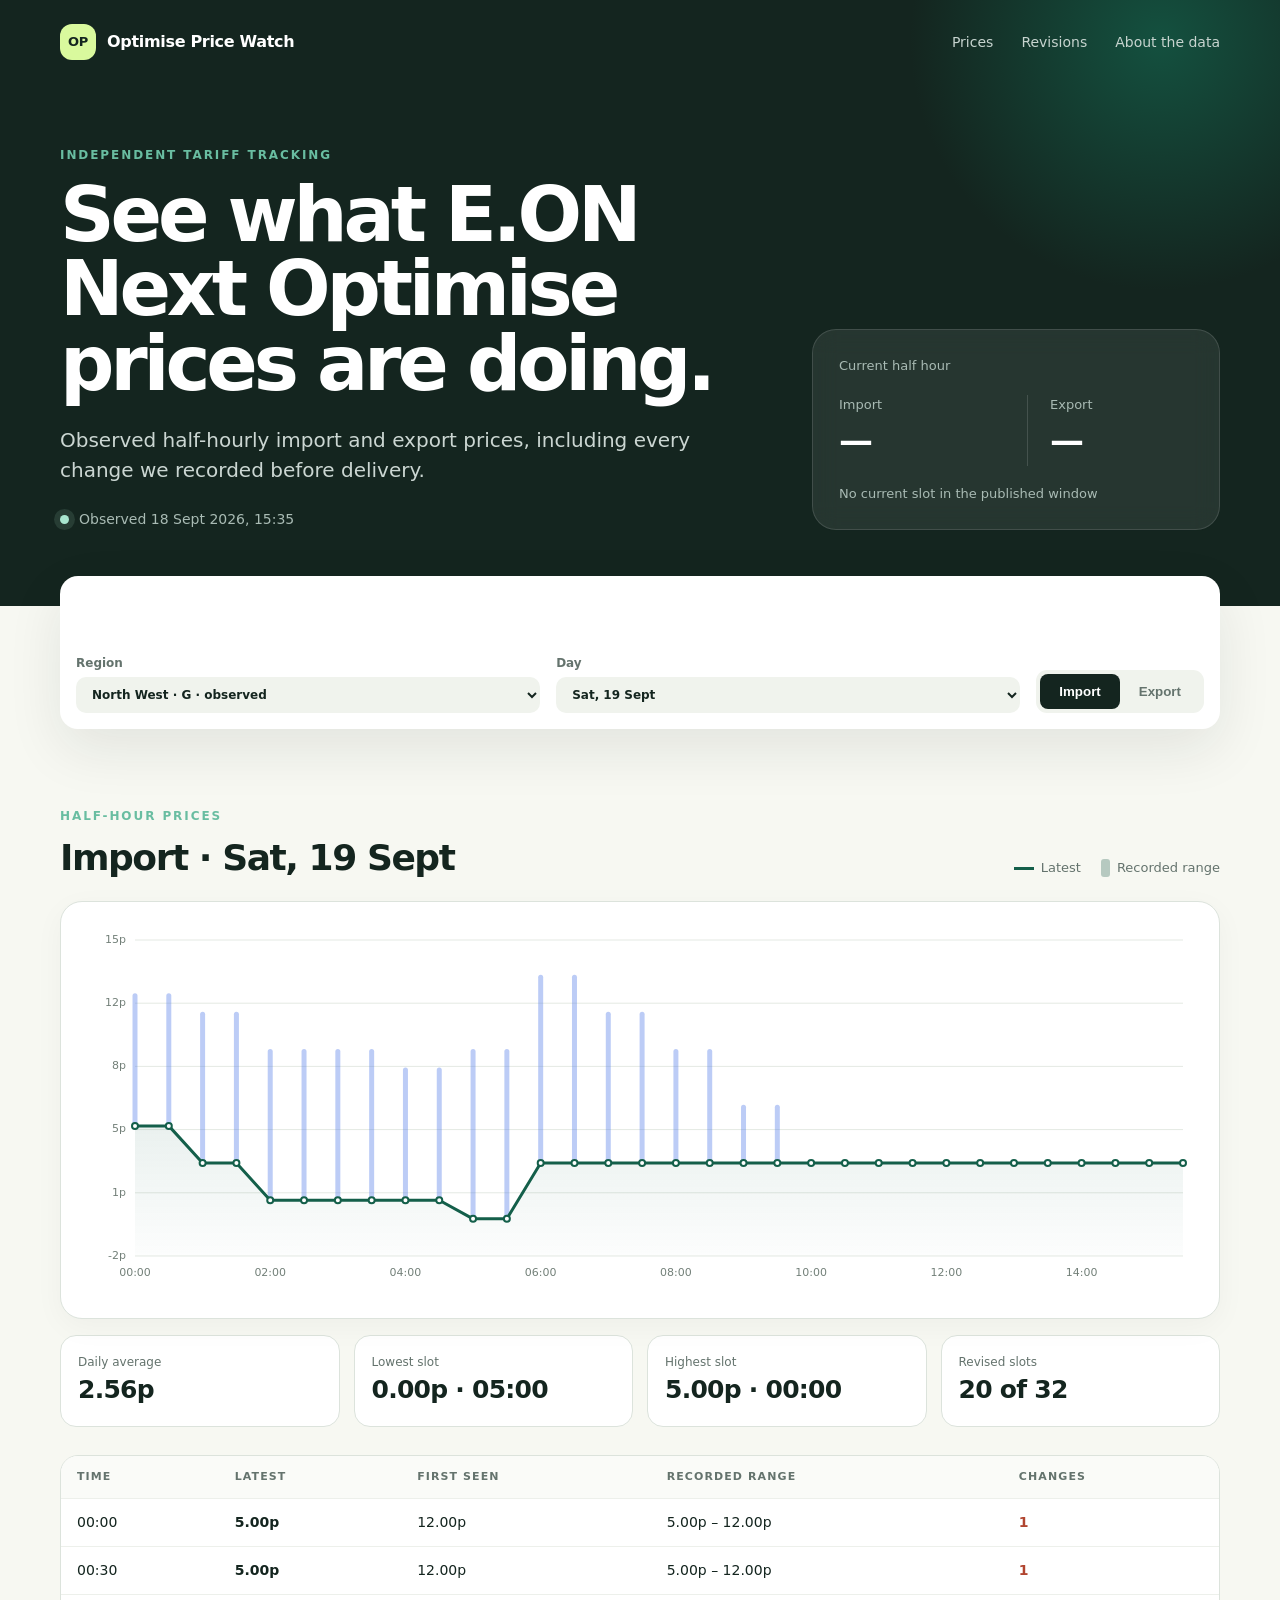
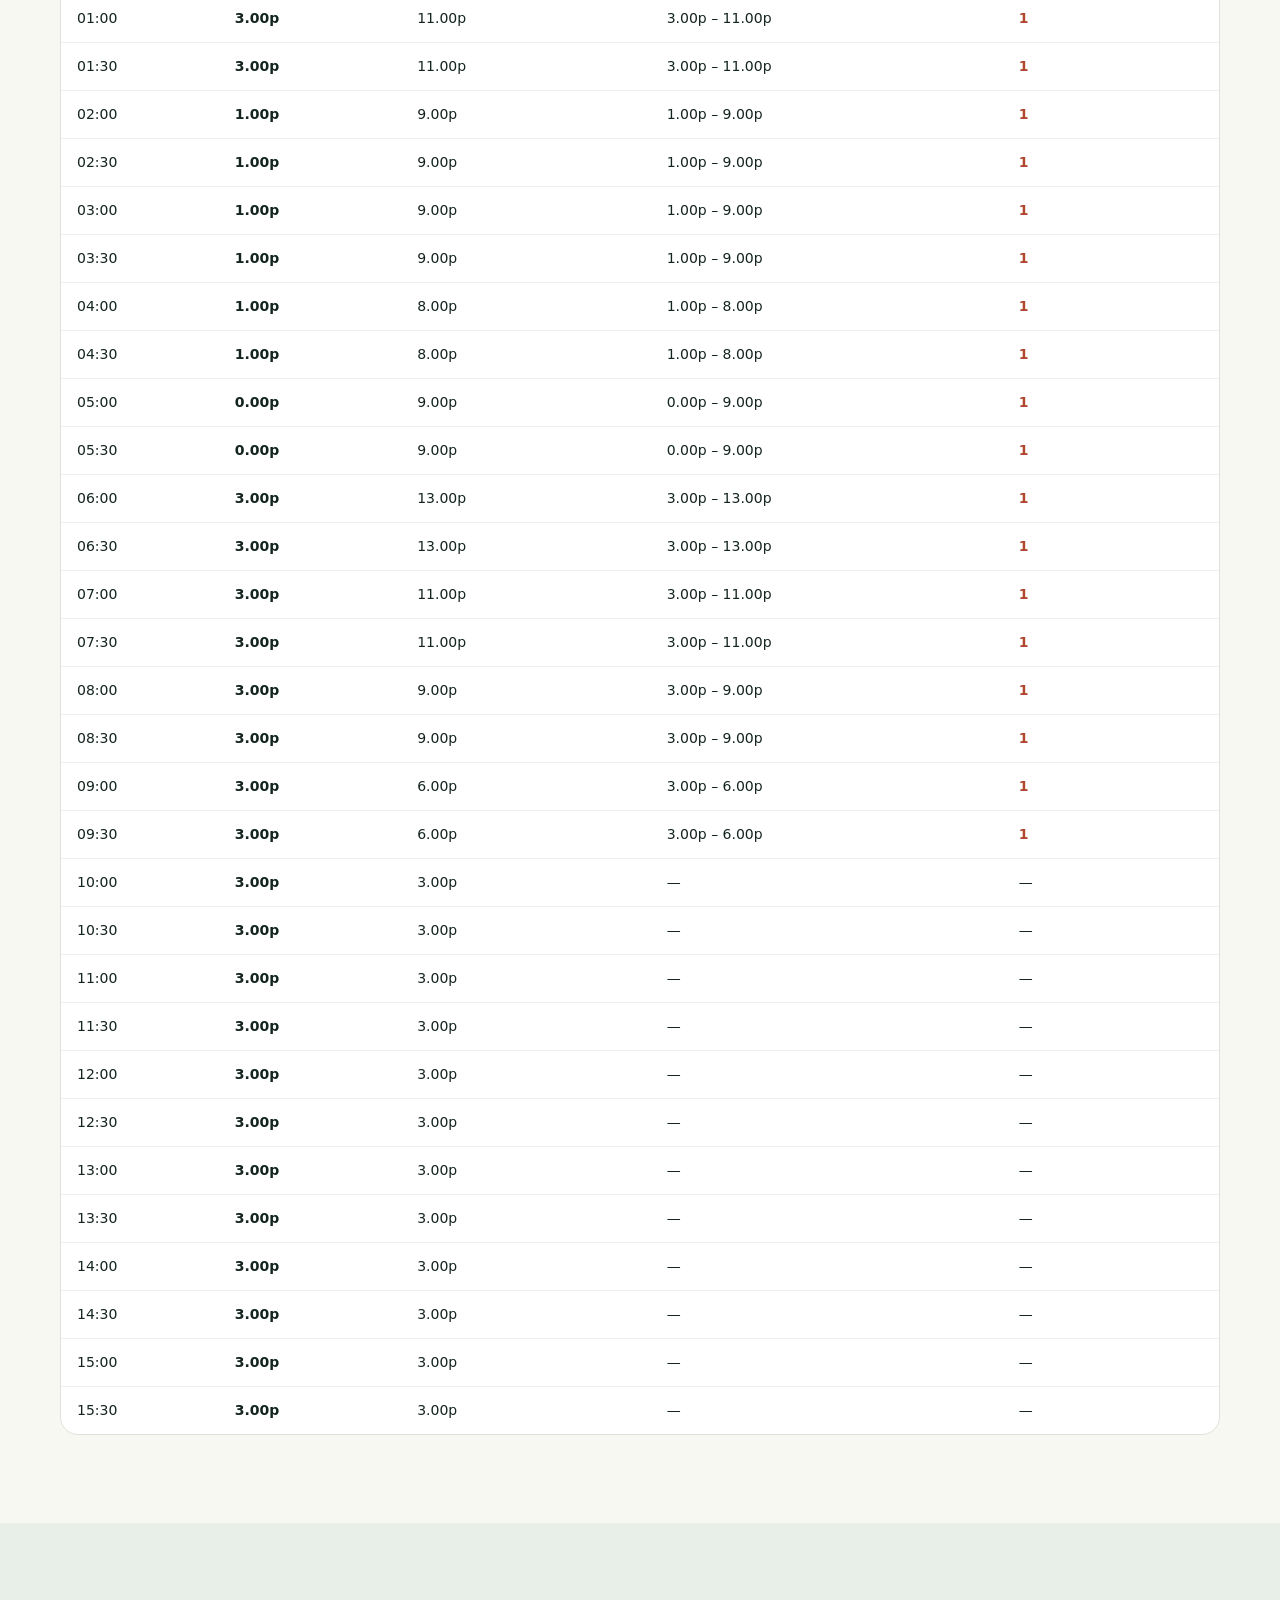
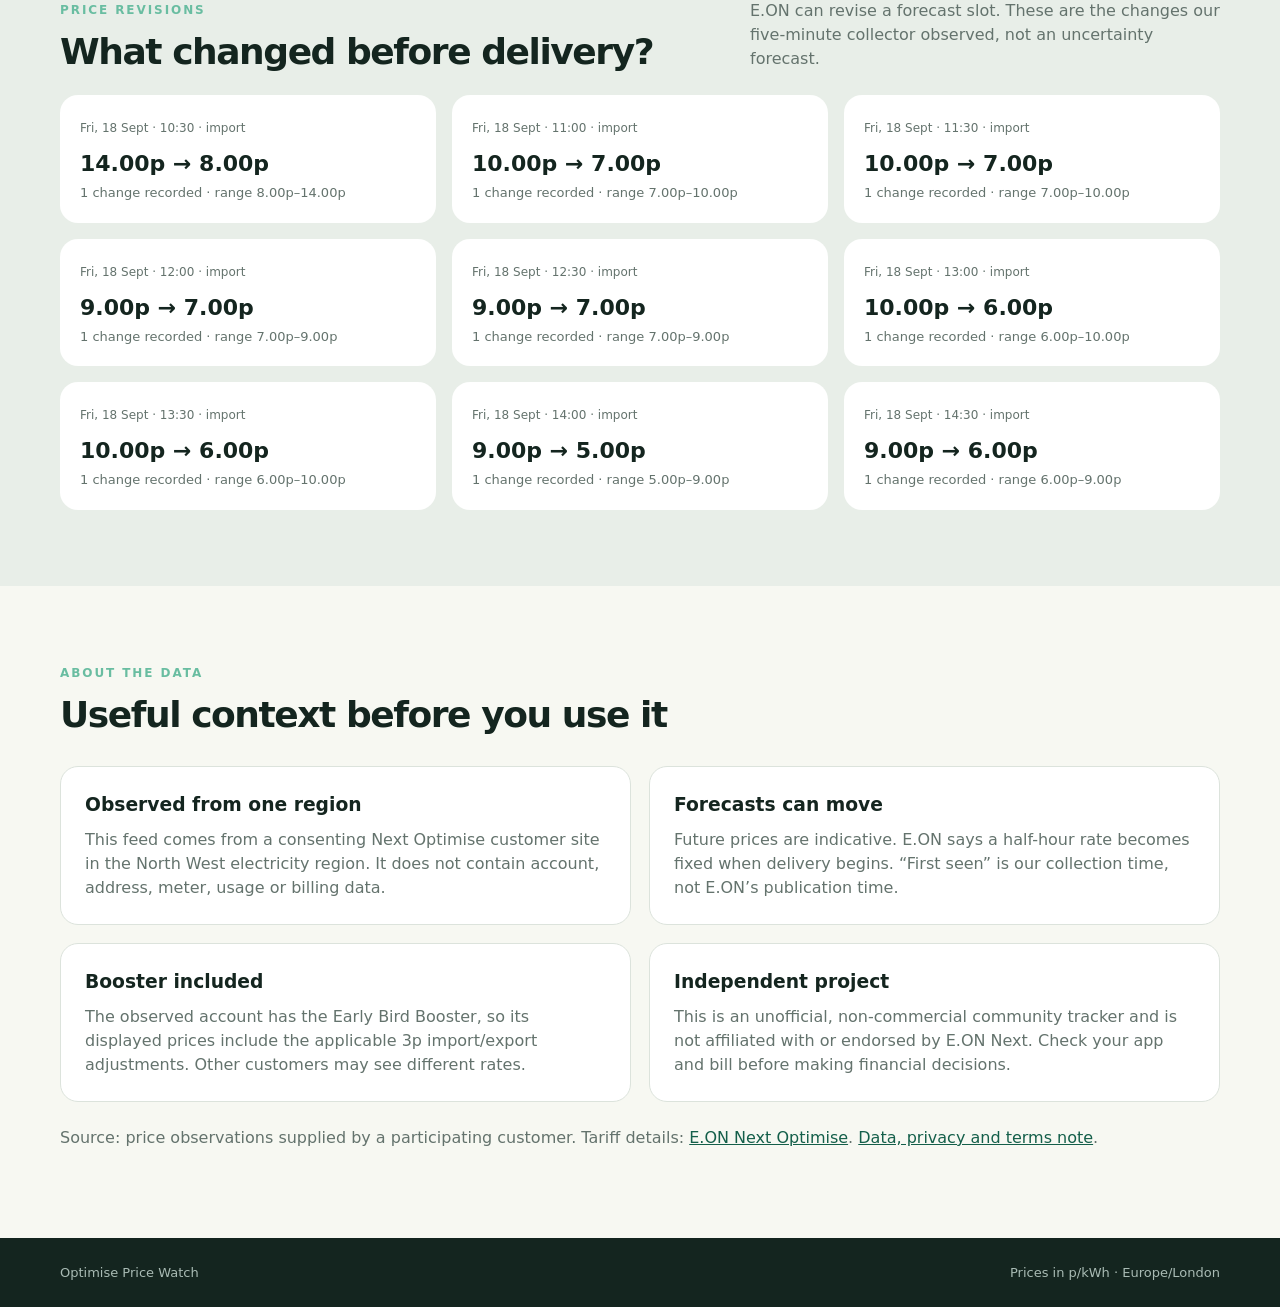
==== docs/index.html @ 5037c92c "Launch unofficial E.ON Next Optimise price tracker" ====
<!doctype html>
<html lang="en">
<head>
  <meta charset="utf-8">
  <meta name="viewport" content="width=device-width,initial-scale=1">
  <meta name="description" content="Unofficial public tracker for observed E.ON Next Optimise import and export prices.">
  <title>Optimise Price Watch</title>
  <link rel="stylesheet" href="styles.css">
</head>
<body>
  <header class="hero">
    <nav class="nav shell" aria-label="Primary navigation">
      <a class="brand" href="#top" aria-label="Optimise Price Watch home"><span class="mark">OP</span><span>Optimise Price Watch</span></a>
      <div class="nav-links"><a href="#prices">Prices</a><a href="#revisions">Revisions</a><a href="#about">About the data</a></div>
    </nav>
    <div class="shell hero-grid" id="top">
      <div>
        <p class="eyebrow">Independent tariff tracking</p>
        <h1>See what E.ON Next Optimise prices are doing.</h1>
        <p class="lede">Observed half-hourly import and export prices, including every change we recorded before delivery.</p>
        <div class="status-line"><span class="pulse" aria-hidden="true"></span><span id="freshness">Loading the latest observation…</span></div>
      </div>
      <div class="hero-card" aria-label="Current price summary">
        <p class="small-label">Current half hour</p>
        <div class="current-pair">
          <div><span>Import</span><strong id="current-import">—</strong></div>
          <div><span>Export</span><strong id="current-export">—</strong></div>
        </div>
        <p class="subtle" id="current-period">Waiting for price data</p>
      </div>
    </div>
  </header>

  <main>
    <section class="shell controls" aria-label="Price filters">
      <label>Region<select id="region"><option value="north-west">North West · G · observed</option><option disabled>Other regions · contributors needed</option></select></label>
      <label>Day<select id="day"></select></label>
      <div class="segmented" role="group" aria-label="Price direction">
        <button class="active" data-channel="import">Import</button><button data-channel="export">Export</button>
      </div>
    </section>

    <section class="shell" id="prices">
      <div class="section-head"><div><p class="eyebrow">Half-hour prices</p><h2 id="chart-title">Import prices</h2></div><div class="legend"><span><i class="line-dot"></i>Latest</span><span><i class="range-dot"></i>Recorded range</span></div></div>
      <div class="chart-card"><canvas id="price-chart" height="380" aria-label="Half-hourly price chart"></canvas><div class="tooltip" id="tooltip" hidden></div></div>
      <div class="stats" id="stats"></div>
      <div class="table-wrap"><table><thead><tr><th>Time</th><th>Latest</th><th>First seen</th><th>Recorded range</th><th>Changes</th></tr></thead><tbody id="price-table"></tbody></table></div>
    </section>

    <section class="band" id="revisions"><div class="shell">
      <div class="section-head"><div><p class="eyebrow">Price revisions</p><h2>What changed before delivery?</h2></div><p class="section-copy">E.ON can revise a forecast slot. These are the changes our five-minute collector observed, not an uncertainty forecast.</p></div>
      <div class="revision-grid" id="revision-list"></div>
    </div></section>

    <section class="shell about" id="about">
      <div><p class="eyebrow">About the data</p><h2>Useful context before you use it</h2></div>
      <div class="about-grid">
        <article><h3>Observed from one region</h3><p>This feed comes from a consenting Next Optimise customer site in the North West electricity region. It does not contain account, address, meter, usage or billing data.</p></article>
        <article><h3>Forecasts can move</h3><p>Future prices are indicative. E.ON says a half-hour rate becomes fixed when delivery begins. “First seen” is our collection time, not E.ON’s publication time.</p></article>
        <article><h3>Booster included</h3><p>The observed account has the Early Bird Booster, so its displayed prices include the applicable 3p import/export adjustments. Other customers may see different rates.</p></article>
        <article><h3>Independent project</h3><p>This is an unofficial, non-commercial community tracker and is not affiliated with or endorsed by E.ON Next. Check your app and bill before making financial decisions.</p></article>
      </div>
      <p class="source-note">Source: price observations supplied by a participating customer. Tariff details: <a href="https://www.eonnext.com/tariffs/next-optimise" rel="noopener">E.ON Next Optimise</a>. <a href="legal.html">Data, privacy and terms note</a>.</p>
    </section>
  </main>
  <footer><div class="shell"><span>Optimise Price Watch</span><span>Prices in p/kWh · Europe/London</span></div></footer>
  <script src="app.js" defer></script>
</body>
</html>
---- docs/styles.css ----
:root{--ink:#14251f;--muted:#64736d;--paper:#f7f8f2;--card:#fff;--green:#145f4a;--mint:#a8e6cf;--lime:#d9f99d;--coral:#f4775c;--blue:#4f79e8;--line:#dce3dc;--shadow:0 20px 55px rgba(20,37,31,.09)}*{box-sizing:border-box}html{scroll-behavior:smooth}body{margin:0;background:var(--paper);color:var(--ink);font-family:Inter,ui-sans-serif,system-ui,-apple-system,"Segoe UI",sans-serif;line-height:1.5}.shell{width:min(1160px,calc(100% - 40px));margin:auto}.hero{background:var(--ink);color:#fff;padding-bottom:76px;overflow:hidden;position:relative}.hero:after{content:"";position:absolute;width:520px;height:520px;border-radius:50%;background:radial-gradient(circle,var(--green),transparent 68%);right:-140px;top:-220px;opacity:.75}.nav{display:flex;align-items:center;justify-content:space-between;padding:24px 0;position:relative;z-index:1}.brand{display:flex;align-items:center;gap:11px;color:inherit;text-decoration:none;font-weight:750;letter-spacing:-.02em}.mark{display:grid;place-items:center;width:36px;height:36px;border-radius:12px;background:var(--lime);color:var(--ink);font-size:13px}.nav-links{display:flex;gap:28px}.nav-links a{color:#c7d4cf;text-decoration:none;font-size:14px}.hero-grid{display:grid;grid-template-columns:1.25fr .75fr;gap:72px;align-items:end;padding-top:62px;position:relative;z-index:1}.eyebrow{text-transform:uppercase;letter-spacing:.16em;font-size:12px;font-weight:800;color:#69bda1;margin:0 0 14px}.hero h1,.prose h1{font-size:clamp(44px,6vw,76px);line-height:.98;letter-spacing:-.055em;margin:0;max-width:800px}.lede{font-size:20px;color:#cbd6d2;max-width:660px;margin:24px 0}.status-line{display:flex;gap:10px;align-items:center;font-size:14px;color:#a9bbb4}.pulse{width:9px;height:9px;border-radius:50%;background:var(--mint);box-shadow:0 0 0 6px rgba(168,230,207,.12)}.hero-card{background:rgba(255,255,255,.08);border:1px solid rgba(255,255,255,.13);border-radius:24px;padding:26px;backdrop-filter:blur(12px)}.small-label{margin:0 0 20px;color:#a9bbb4;font-size:13px}.current-pair{display:grid;grid-template-columns:1fr 1fr;gap:22px}.current-pair div+div{border-left:1px solid rgba(255,255,255,.14);padding-left:22px}.current-pair span{display:block;font-size:13px;color:#a9bbb4}.current-pair strong{display:block;font-size:34px;letter-spacing:-.04em}.subtle{font-size:13px;color:#a9bbb4;margin:18px 0 0}.controls{display:grid;grid-template-columns:1fr 1fr auto;gap:16px;margin-top:-30px;position:relative;z-index:2;background:#fff;padding:16px;border-radius:18px;box-shadow:var(--shadow)}label{font-size:12px;color:var(--muted);font-weight:650}select{display:block;width:100%;border:0;background:#f0f3ed;border-radius:10px;padding:10px 12px;margin-top:5px;color:var(--ink);font:inherit}.segmented{display:flex;align-self:end;background:#f0f3ed;border-radius:11px;padding:4px}.segmented button{border:0;background:transparent;border-radius:8px;padding:10px 19px;color:var(--muted);font-weight:700;cursor:pointer}.segmented button.active{background:var(--ink);color:#fff}section.shell{padding-top:78px}.section-head{display:flex;justify-content:space-between;gap:30px;align-items:end;margin-bottom:24px}.section-head h2,.about h2{font-size:36px;letter-spacing:-.04em;line-height:1.05;margin:0}.section-copy{max-width:470px;color:var(--muted);margin:0}.legend{display:flex;gap:20px;color:var(--muted);font-size:13px}.legend i{display:inline-block;margin-right:7px}.line-dot{width:20px;height:3px;background:var(--green);vertical-align:middle}.range-dot{width:9px;height:18px;background:#b6c9c0;vertical-align:middle;border-radius:3px}.chart-card{background:#fff;border:1px solid var(--line);border-radius:22px;padding:18px;position:relative;box-shadow:0 8px 30px rgba(20,37,31,.04)}canvas{width:100%;display:block}.tooltip{position:absolute;background:var(--ink);color:#fff;border-radius:10px;padding:9px 11px;font-size:12px;pointer-events:none;box-shadow:var(--shadow)}.stats{display:grid;grid-template-columns:repeat(4,1fr);gap:14px;margin:16px 0 28px}.stat{background:#fff;border:1px solid var(--line);border-radius:16px;padding:17px}.stat span{display:block;font-size:12px;color:var(--muted)}.stat strong{font-size:25px;letter-spacing:-.03em}.table-wrap{overflow:auto;background:#fff;border:1px solid var(--line);border-radius:18px}table{width:100%;border-collapse:collapse;font-size:14px}th,td{text-align:left;padding:13px 16px;border-bottom:1px solid #edf0eb;white-space:nowrap}th{font-size:11px;text-transform:uppercase;letter-spacing:.1em;color:var(--muted);background:#fafbf8}tr:last-child td{border:0}.changed{color:#b14530;font-weight:700}.band{margin-top:88px;padding:76px 0;background:#e8eee8}.revision-grid{display:grid;grid-template-columns:repeat(3,1fr);gap:16px}.revision{background:#fff;border-radius:18px;padding:20px}.revision time{color:var(--muted);font-size:12px}.revision strong{display:block;font-size:22px;margin:8px 0 3px}.revision p{margin:0;color:var(--muted);font-size:13px}.empty{grid-column:1/-1;padding:28px;background:rgba(255,255,255,.6);border-radius:18px;color:var(--muted)}.about{padding-bottom:88px}.about-grid{display:grid;grid-template-columns:1fr 1fr;gap:18px;margin-top:32px}.about article{background:#fff;border:1px solid var(--line);border-radius:18px;padding:24px}.about h3{margin:0 0 9px}.about article p,.source-note{color:var(--muted);margin:0}.source-note{margin-top:24px}.source-note a,.prose a{color:var(--green)}footer{background:var(--ink);color:#a9bbb4;padding:25px 0;font-size:13px}footer .shell{display:flex;justify-content:space-between}.simple-head{background:var(--ink);color:#fff;padding:20px 0}.prose{max-width:780px;padding:70px 0 100px}.prose h1{font-size:52px;margin-bottom:45px}.prose h2{margin-top:34px}.prose p{color:#43534d}@media(max-width:760px){.nav-links{display:none}.hero-grid{grid-template-columns:1fr;gap:34px;padding-top:35px}.hero{padding-bottom:55px}.controls{grid-template-columns:1fr 1fr}.segmented{grid-column:1/-1}.section-head{display:block}.legend{margin-top:18px}.stats,.revision-grid,.about-grid{grid-template-columns:1fr 1fr}.revision-grid{grid-template-columns:1fr}.shell{width:min(100% - 24px,1160px)}section.shell{padding-top:58px}}@media(max-width:480px){.stats,.about-grid{grid-template-columns:1fr}.hero h1{font-size:43px}.current-pair strong{font-size:27px}footer .shell{display:block}footer span{display:block;margin:4px 0}}
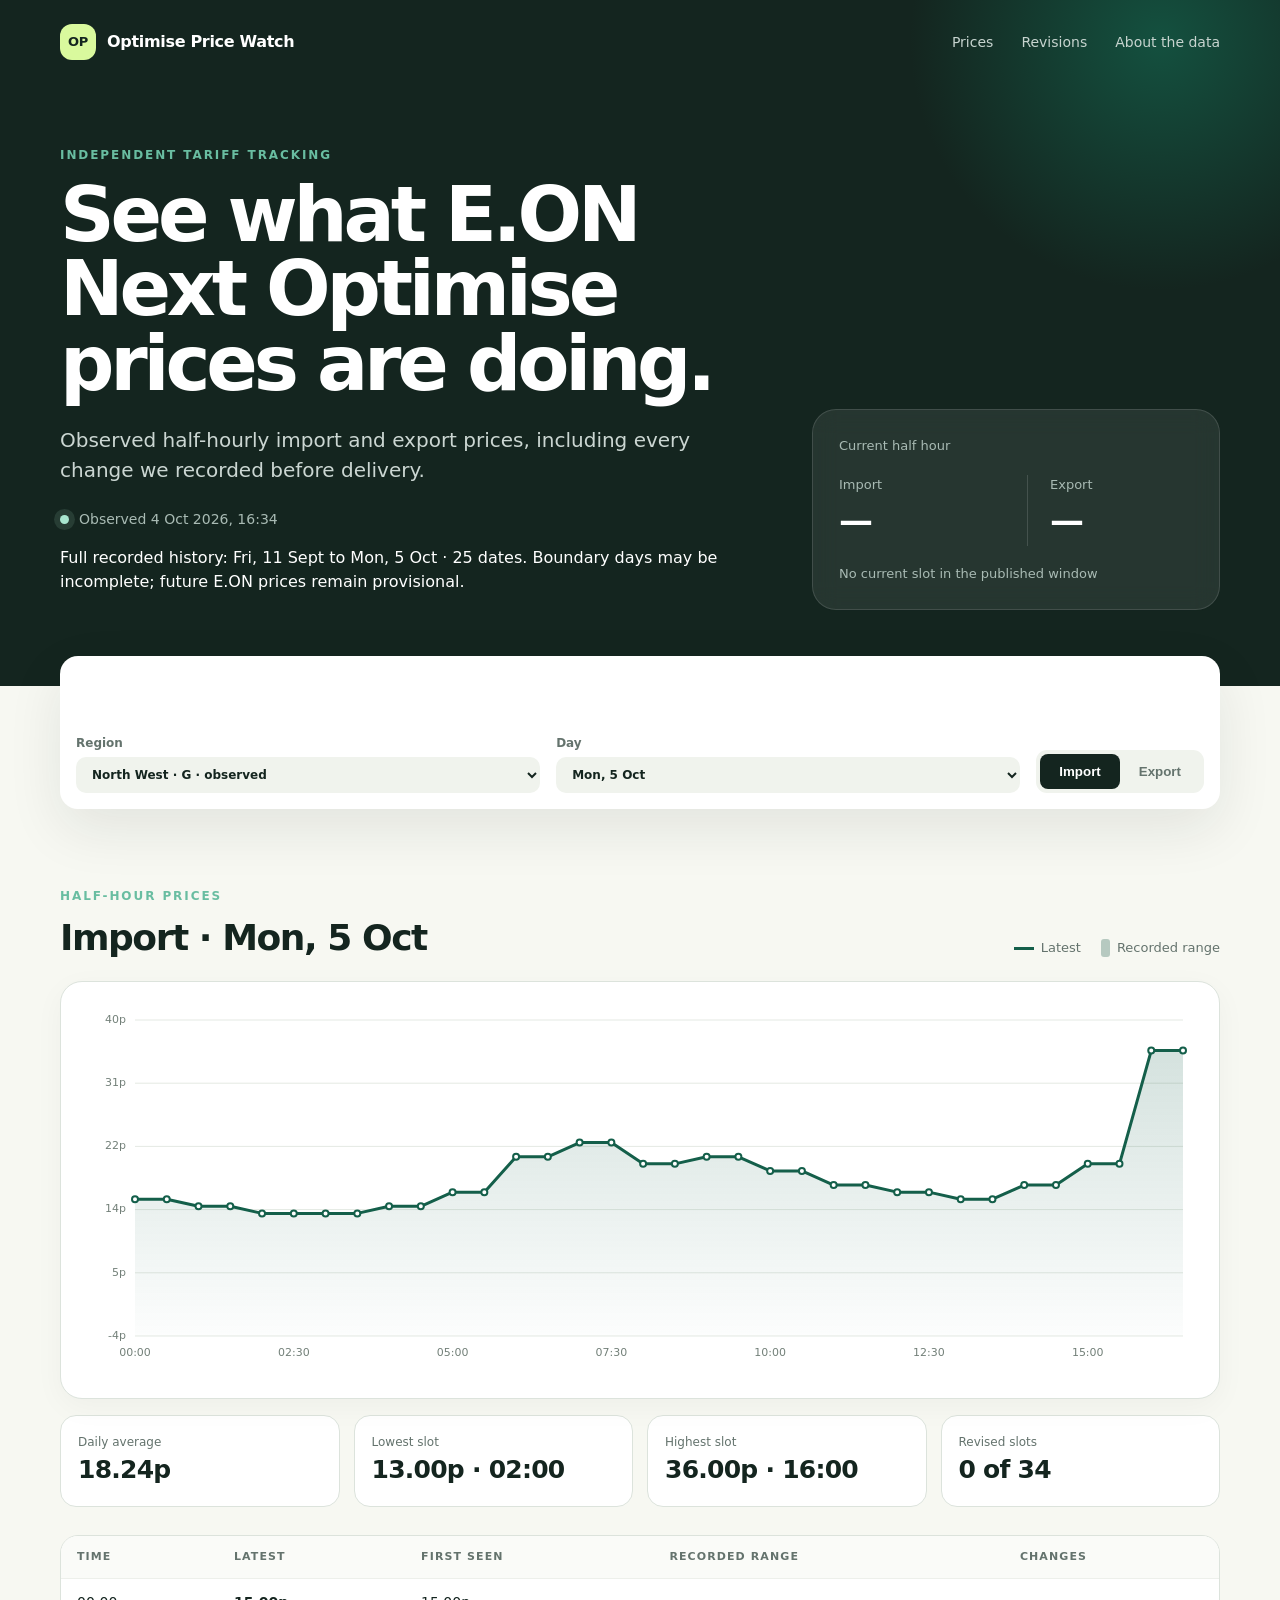
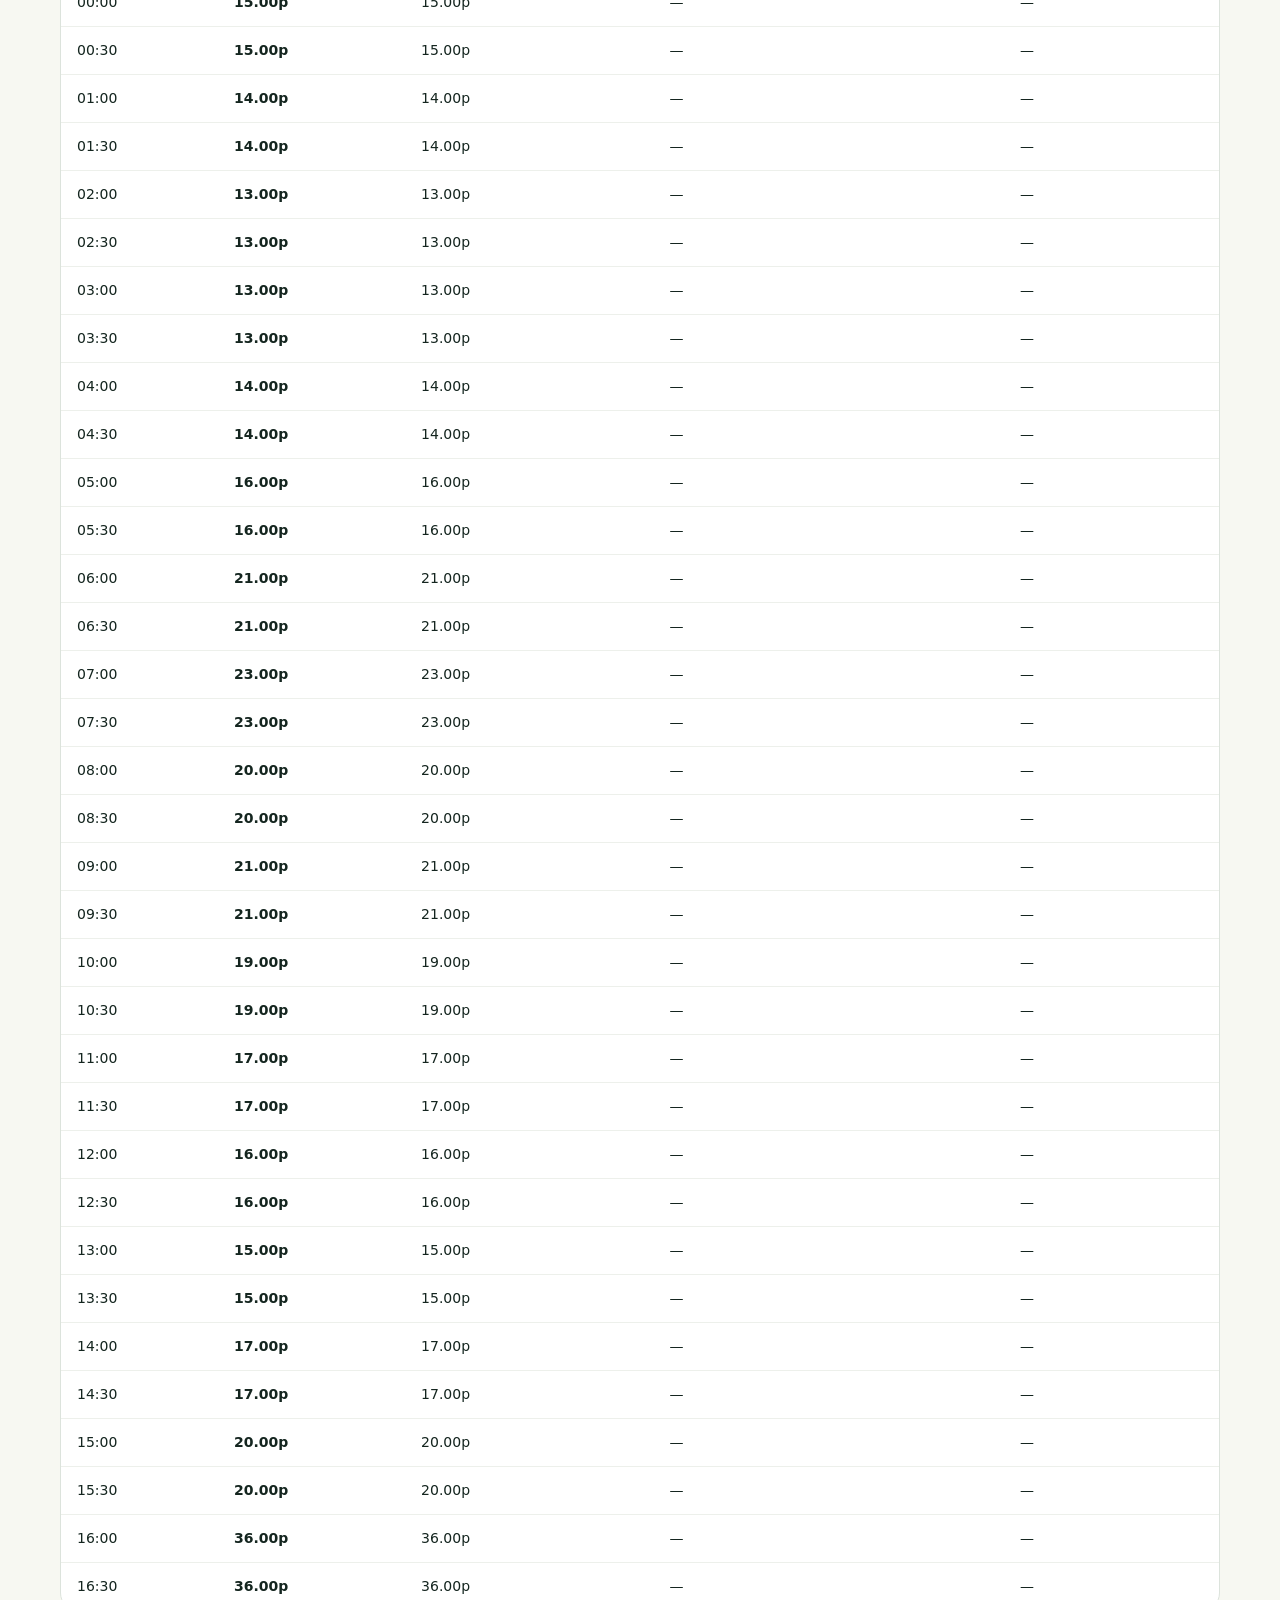
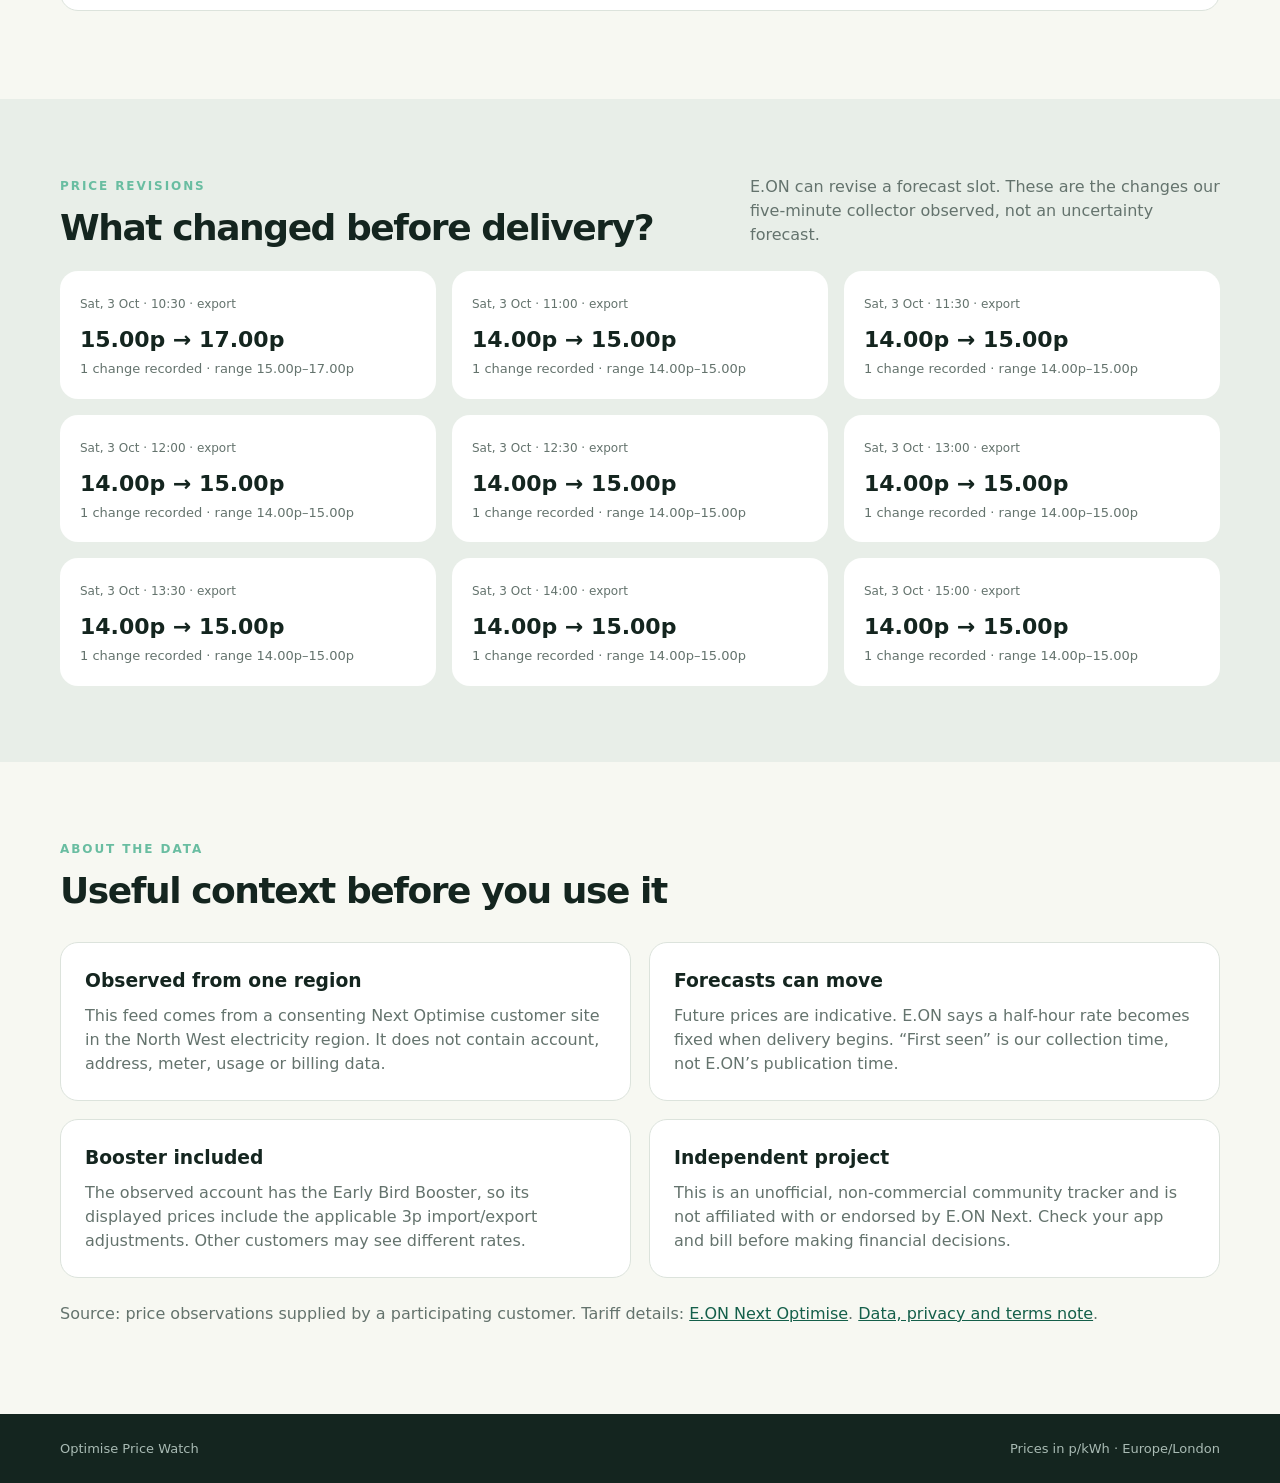
==== commit 619b6a45: "Publish full retained E.ON price history" ====
--- a/docs/index.html
+++ b/docs/index.html
@@ -19,6 +19,7 @@
         <h1>See what E.ON Next Optimise prices are doing.</h1>
         <p class="lede">Observed half-hourly import and export prices, including every change we recorded before delivery.</p>
         <div class="status-line"><span class="pulse" aria-hidden="true"></span><span id="freshness">Loading the latest observation…</span></div>
+        <p id="archive-coverage"></p>
       </div>
       <div class="hero-card" aria-label="Current price summary">
         <p class="small-label">Current half hour</p>
@@ -67,4 +68,3 @@
   <script src="app.js" defer></script>
 </body>
 </html>
-
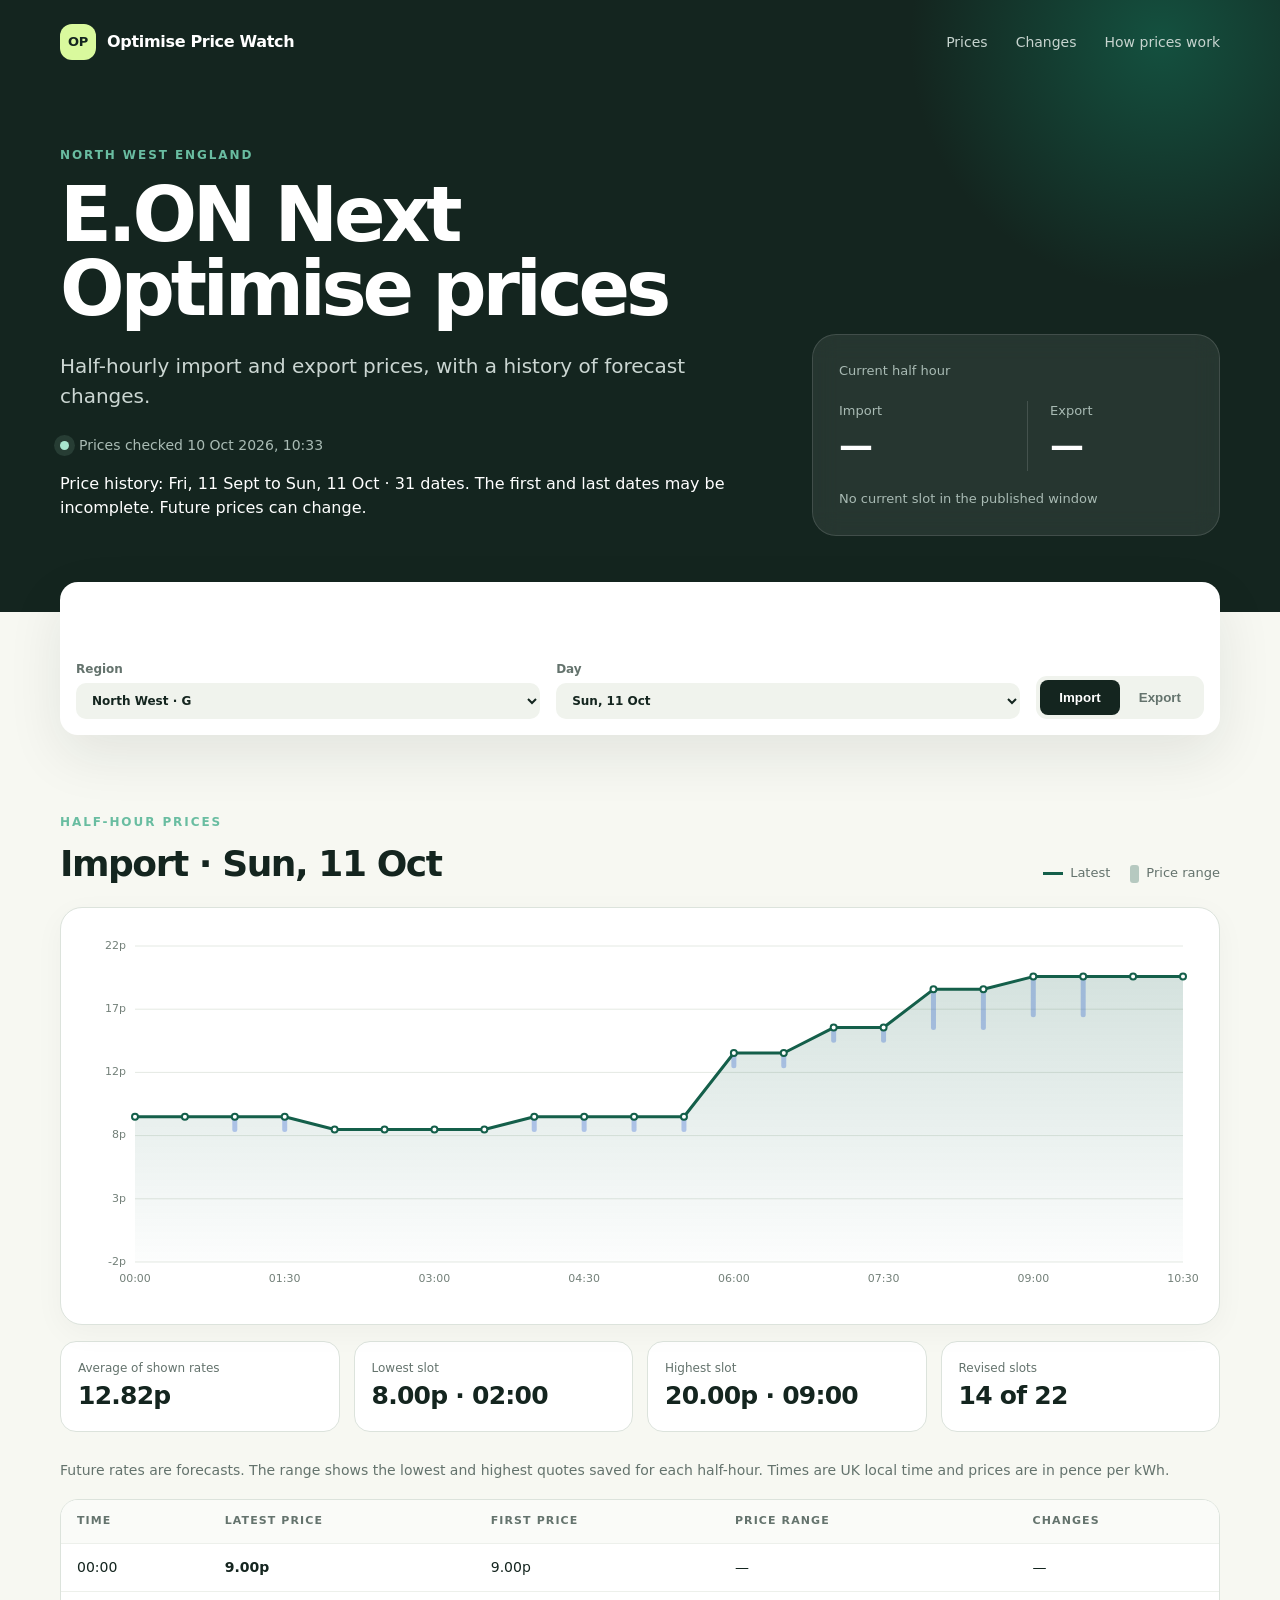
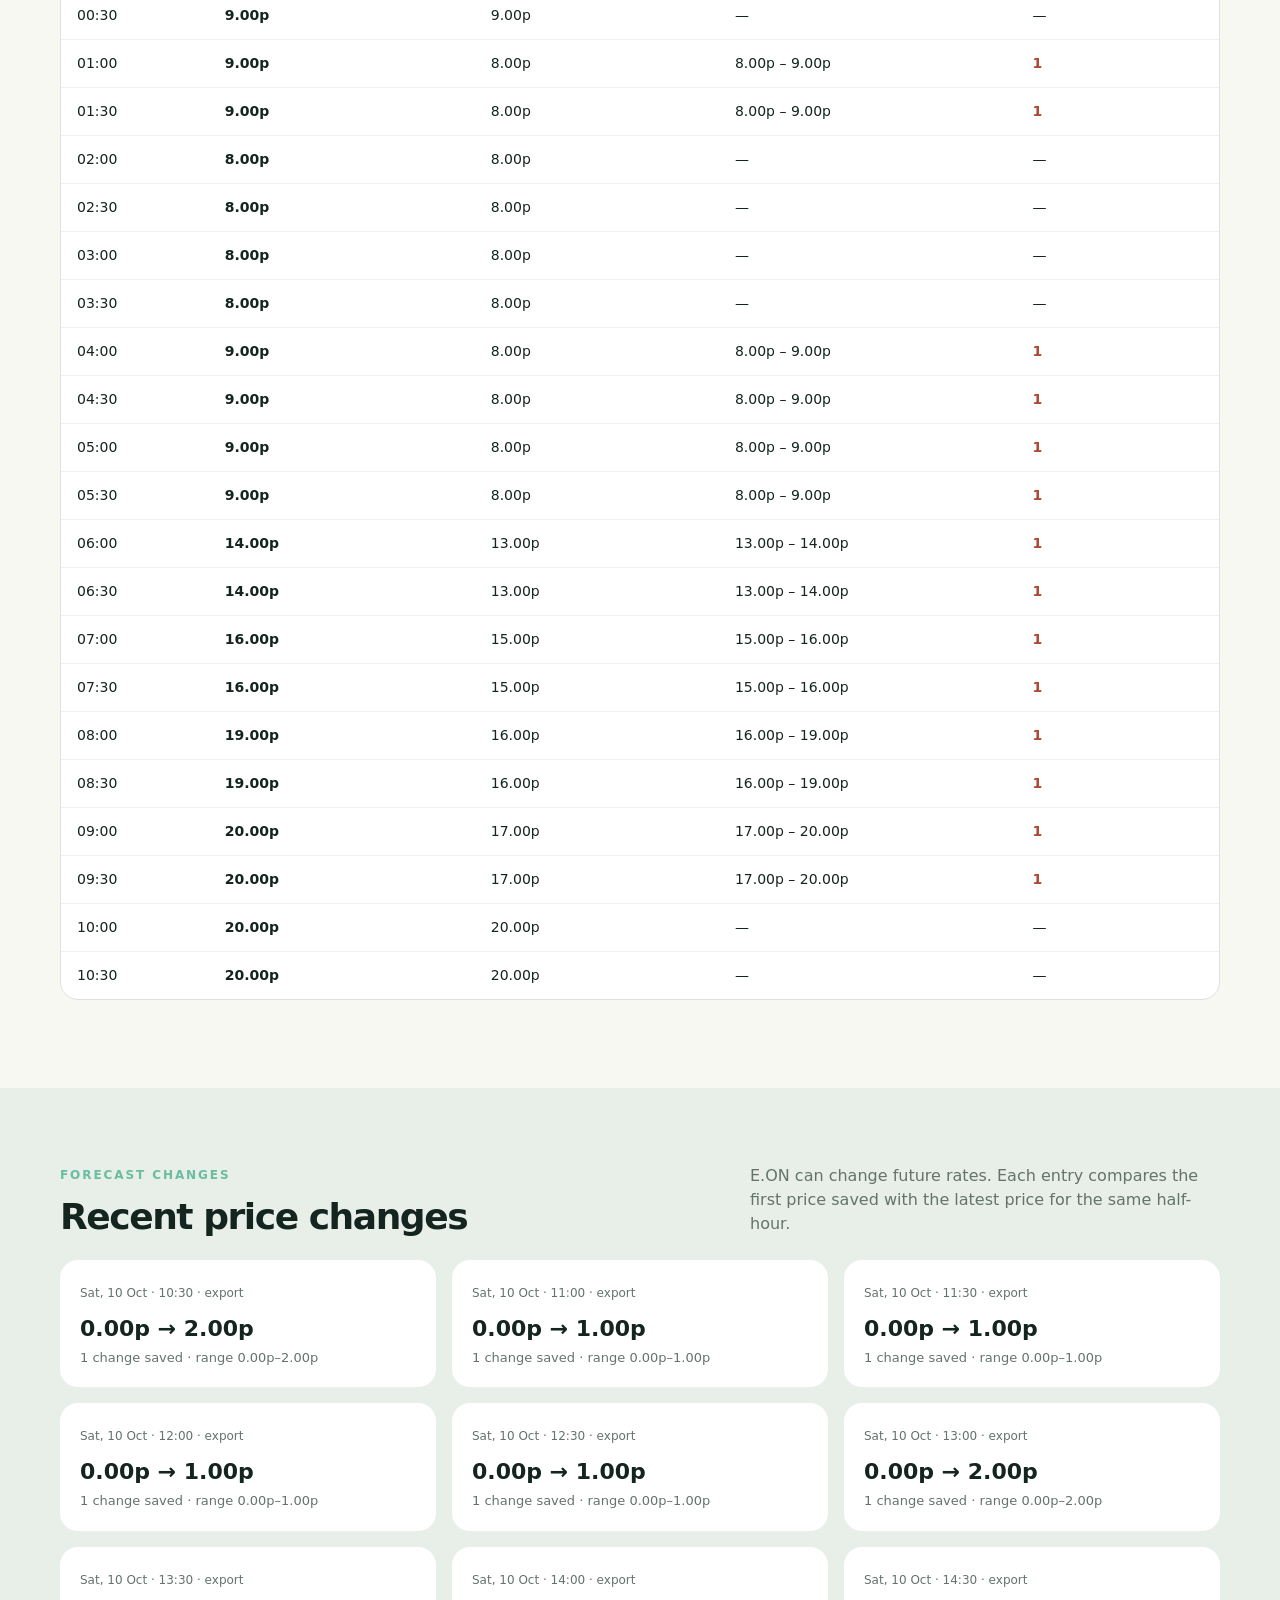
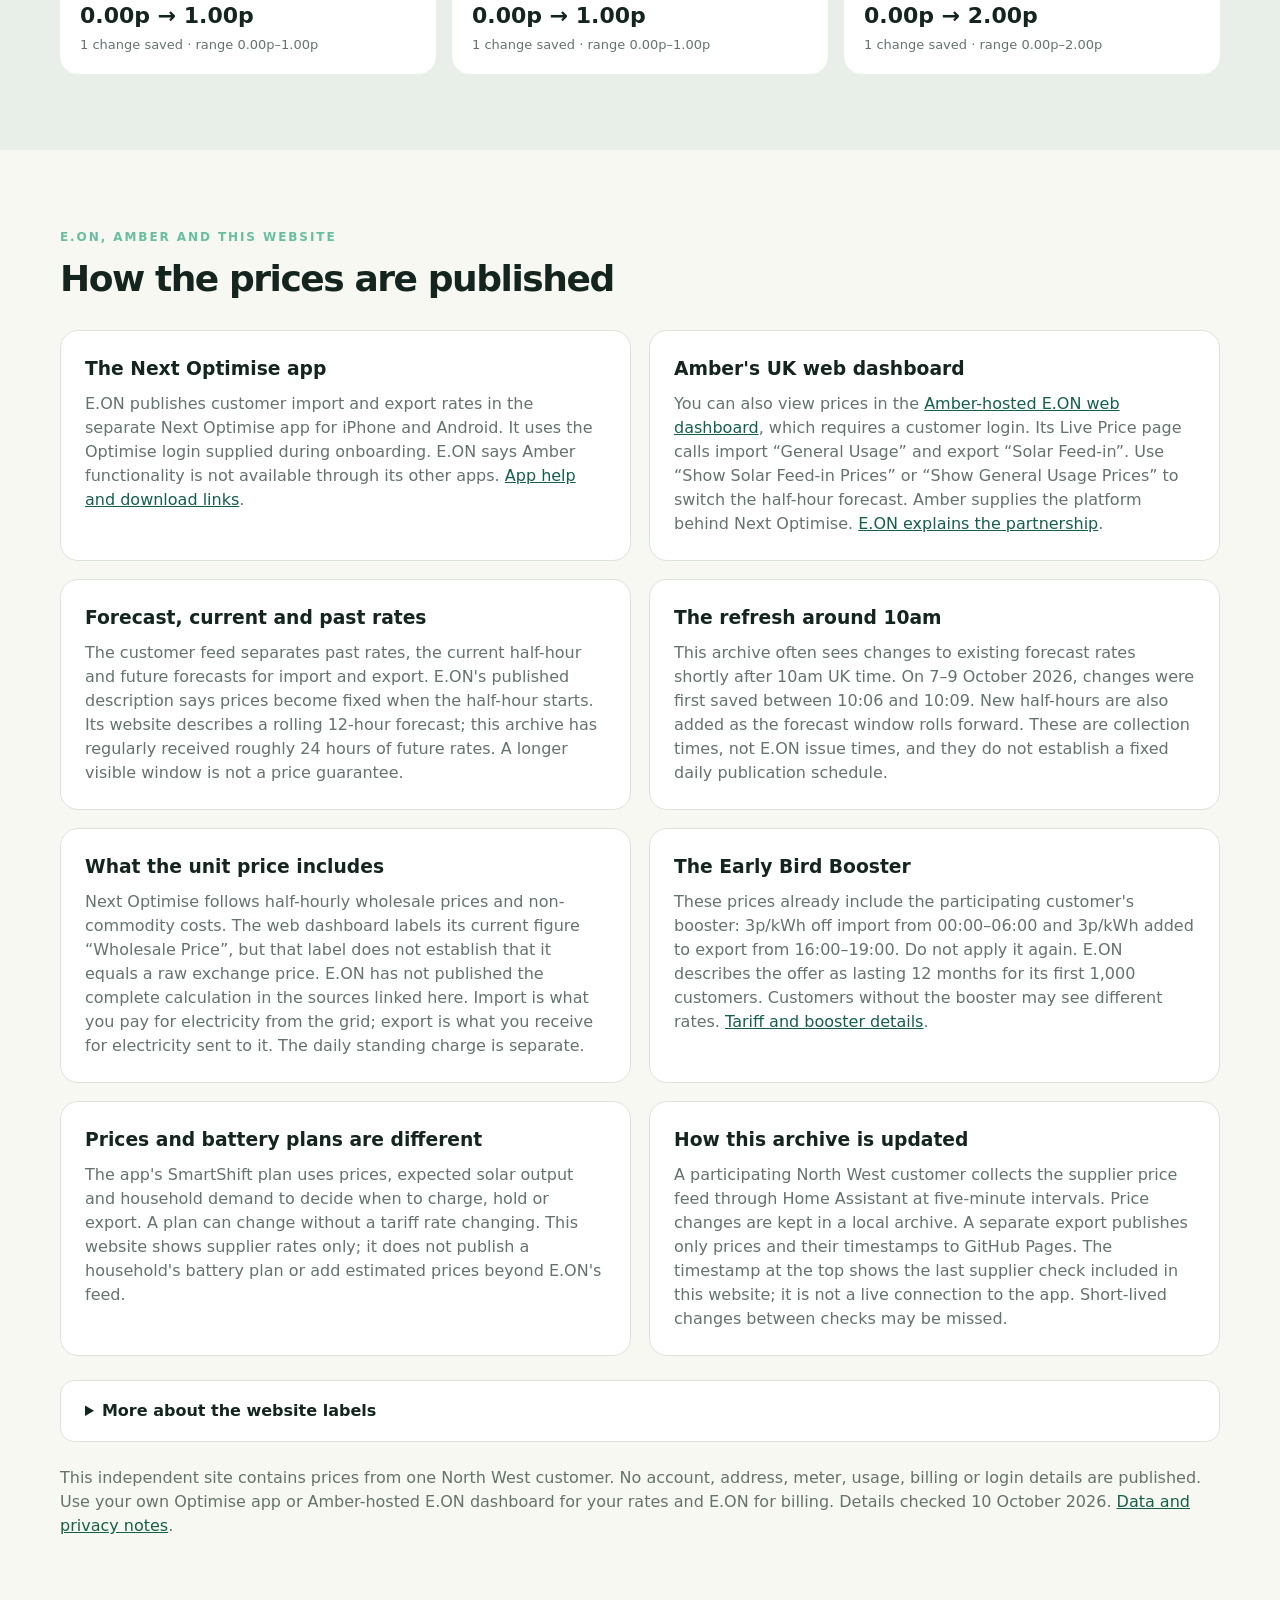
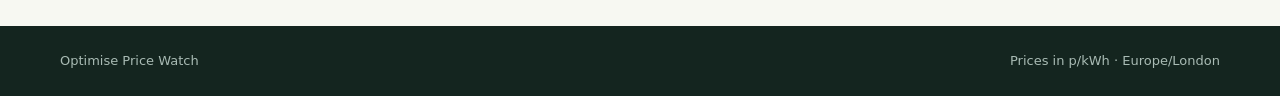
==== commit df62f36e: "Explain Optimise app and Amber website prices in plain language" ====
--- a/docs/index.html
+++ b/docs/index.html
@@ -11,14 +11,14 @@
   <header class="hero">
     <nav class="nav shell" aria-label="Primary navigation">
       <a class="brand" href="#top" aria-label="Optimise Price Watch home"><span class="mark">OP</span><span>Optimise Price Watch</span></a>
-      <div class="nav-links"><a href="#prices">Prices</a><a href="#revisions">Revisions</a><a href="#about">About the data</a></div>
+      <div class="nav-links"><a href="#prices">Prices</a><a href="#revisions">Changes</a><a href="#about">How prices work</a></div>
     </nav>
     <div class="shell hero-grid" id="top">
       <div>
-        <p class="eyebrow">Independent tariff tracking</p>
-        <h1>See what E.ON Next Optimise prices are doing.</h1>
-        <p class="lede">Observed half-hourly import and export prices, including every change we recorded before delivery.</p>
-        <div class="status-line"><span class="pulse" aria-hidden="true"></span><span id="freshness">Loading the latest observation…</span></div>
+        <p class="eyebrow">North West England</p>
+        <h1>E.ON Next Optimise prices</h1>
+        <p class="lede">Half-hourly import and export prices, with a history of forecast changes.</p>
+        <div class="status-line"><span class="pulse" aria-hidden="true"></span><span id="freshness">Loading prices…</span></div>
         <p id="archive-coverage"></p>
       </div>
       <div class="hero-card" aria-label="Current price summary">
@@ -34,7 +34,7 @@
 
   <main>
     <section class="shell controls" aria-label="Price filters">
-      <label>Region<select id="region"><option value="north-west">North West · G · observed</option><option disabled>Other regions · contributors needed</option></select></label>
+      <label>Region<select id="region"><option value="north-west">North West · G</option><option disabled>Other regions unavailable</option></select></label>
       <label>Day<select id="day"></select></label>
       <div class="segmented" role="group" aria-label="Price direction">
         <button class="active" data-channel="import">Import</button><button data-channel="export">Export</button>
@@ -42,26 +42,32 @@
     </section>
 
     <section class="shell" id="prices">
-      <div class="section-head"><div><p class="eyebrow">Half-hour prices</p><h2 id="chart-title">Import prices</h2></div><div class="legend"><span><i class="line-dot"></i>Latest</span><span><i class="range-dot"></i>Recorded range</span></div></div>
+      <div class="section-head"><div><p class="eyebrow">Half-hour prices</p><h2 id="chart-title">Import prices</h2></div><div class="legend"><span><i class="line-dot"></i>Latest</span><span><i class="range-dot"></i>Price range</span></div></div>
       <div class="chart-card"><canvas id="price-chart" height="380" aria-label="Half-hourly price chart"></canvas><div class="tooltip" id="tooltip" hidden></div></div>
       <div class="stats" id="stats"></div>
-      <div class="table-wrap"><table><thead><tr><th>Time</th><th>Latest</th><th>First seen</th><th>Recorded range</th><th>Changes</th></tr></thead><tbody id="price-table"></tbody></table></div>
+      <p class="chart-note">Future rates are forecasts. The range shows the lowest and highest quotes saved for each half-hour. Times are UK local time and prices are in pence per kWh.</p>
+      <div class="table-wrap"><table><thead><tr><th>Time</th><th>Latest price</th><th>First price</th><th>Price range</th><th>Changes</th></tr></thead><tbody id="price-table"></tbody></table></div>
     </section>
 
     <section class="band" id="revisions"><div class="shell">
-      <div class="section-head"><div><p class="eyebrow">Price revisions</p><h2>What changed before delivery?</h2></div><p class="section-copy">E.ON can revise a forecast slot. These are the changes our five-minute collector observed, not an uncertainty forecast.</p></div>
+      <div class="section-head"><div><p class="eyebrow">Forecast changes</p><h2>Recent price changes</h2></div><p class="section-copy">E.ON can change future rates. Each entry compares the first price saved with the latest price for the same half-hour.</p></div>
       <div class="revision-grid" id="revision-list"></div>
     </div></section>
 
     <section class="shell about" id="about">
-      <div><p class="eyebrow">About the data</p><h2>Useful context before you use it</h2></div>
+      <div><p class="eyebrow">E.ON, Amber and this website</p><h2>How the prices are published</h2></div>
       <div class="about-grid">
-        <article><h3>Observed from one region</h3><p>This feed comes from a consenting Next Optimise customer site in the North West electricity region. It does not contain account, address, meter, usage or billing data.</p></article>
-        <article><h3>Forecasts can move</h3><p>Future prices are indicative. E.ON says a half-hour rate becomes fixed when delivery begins. “First seen” is our collection time, not E.ON’s publication time.</p></article>
-        <article><h3>Booster included</h3><p>The observed account has the Early Bird Booster, so its displayed prices include the applicable 3p import/export adjustments. Other customers may see different rates.</p></article>
-        <article><h3>Independent project</h3><p>This is an unofficial, non-commercial community tracker and is not affiliated with or endorsed by E.ON Next. Check your app and bill before making financial decisions.</p></article>
+        <article><h3>The Next Optimise app</h3><p>E.ON publishes customer import and export rates in the separate Next Optimise app for iPhone and Android. It uses the Optimise login supplied during onboarding. E.ON says Amber functionality is not available through its other apps. <a href="https://www.eonnext.com/help/next-optimise">App help and download links</a>.</p></article>
+        <article><h3>Amber's UK web dashboard</h3><p>You can also view prices in the <a href="https://app.production.eon-next.amber-international.com.au/">Amber-hosted E.ON web dashboard</a>, which requires a customer login. Its Live Price page calls import “General Usage” and export “Solar Feed-in”. Use “Show Solar Feed-in Prices” or “Show General Usage Prices” to switch the half-hour forecast. Amber supplies the platform behind Next Optimise. <a href="https://www.eonnext.com/blog/wholesale-energy-prices-home-battery-trading">E.ON explains the partnership</a>.</p></article>
+        <article><h3>Forecast, current and past rates</h3><p>The customer feed separates past rates, the current half-hour and future forecasts for import and export. E.ON's published description says prices become fixed when the half-hour starts. Its website describes a rolling 12-hour forecast; this archive has regularly received roughly 24 hours of future rates. A longer visible window is not a price guarantee.</p></article>
+        <article><h3>The refresh around 10am</h3><p>This archive often sees changes to existing forecast rates shortly after 10am UK time. On 7–9 October 2026, changes were first saved between 10:06 and 10:09. New half-hours are also added as the forecast window rolls forward. These are collection times, not E.ON issue times, and they do not establish a fixed daily publication schedule.</p></article>
+        <article><h3>What the unit price includes</h3><p>Next Optimise follows half-hourly wholesale prices and non-commodity costs. The web dashboard labels its current figure “Wholesale Price”, but that label does not establish that it equals a raw exchange price. E.ON has not published the complete calculation in the sources linked here. Import is what you pay for electricity from the grid; export is what you receive for electricity sent to it. The daily standing charge is separate.</p></article>
+        <article><h3>The Early Bird Booster</h3><p>These prices already include the participating customer's booster: 3p/kWh off import from 00:00–06:00 and 3p/kWh added to export from 16:00–19:00. Do not apply it again. E.ON describes the offer as lasting 12 months for its first 1,000 customers. Customers without the booster may see different rates. <a href="https://www.eonnext.com/tariffs/next-optimise">Tariff and booster details</a>.</p></article>
+        <article><h3>Prices and battery plans are different</h3><p>The app's SmartShift plan uses prices, expected solar output and household demand to decide when to charge, hold or export. A plan can change without a tariff rate changing. This website shows supplier rates only; it does not publish a household's battery plan or add estimated prices beyond E.ON's feed.</p></article>
+        <article><h3>How this archive is updated</h3><p>A participating North West customer collects the supplier price feed through Home Assistant at five-minute intervals. Price changes are kept in a local archive. A separate export publishes only prices and their timestamps to GitHub Pages. The timestamp at the top shows the last supplier check included in this website; it is not a live connection to the app. Short-lived changes between checks may be missed.</p></article>
       </div>
-      <p class="source-note">Source: price observations supplied by a participating customer. Tariff details: <a href="https://www.eonnext.com/tariffs/next-optimise" rel="noopener">E.ON Next Optimise</a>. <a href="legal.html">Data, privacy and terms note</a>.</p>
+      <details class="price-details"><summary>More about the website labels</summary><p>The Amber dashboard also shows price categories such as “Very low prices”, a “renewables in grid” figure and usage history. Its renewable figure can exceed 100%; it should not be read as the percentage of your household consumption supplied by renewables. The exact calculation behind that figure is not documented in the sources checked here.</p><p>The UK dashboard and <a href="https://www.amber.com.au/">Amber's Australian company website</a> are different services. Australian spot-market rules and forecasts should not be assumed to apply to E.ON's UK tariff. This tracker publishes the UK supplier price feed only, without private usage history or additional price predictions.</p></details>
+      <p class="source-note">This independent site contains prices from one North West customer. No account, address, meter, usage, billing or login details are published. Use your own Optimise app or Amber-hosted E.ON dashboard for your rates and E.ON for billing. Details checked 10 October 2026. <a href="legal.html">Data and privacy notes</a>.</p>
     </section>
   </main>
   <footer><div class="shell"><span>Optimise Price Watch</span><span>Prices in p/kWh · Europe/London</span></div></footer>
--- a/docs/styles.css
+++ b/docs/styles.css
@@ -1,2 +1,4 @@
 :root{--ink:#14251f;--muted:#64736d;--paper:#f7f8f2;--card:#fff;--green:#145f4a;--mint:#a8e6cf;--lime:#d9f99d;--coral:#f4775c;--blue:#4f79e8;--line:#dce3dc;--shadow:0 20px 55px rgba(20,37,31,.09)}*{box-sizing:border-box}html{scroll-behavior:smooth}body{margin:0;background:var(--paper);color:var(--ink);font-family:Inter,ui-sans-serif,system-ui,-apple-system,"Segoe UI",sans-serif;line-height:1.5}.shell{width:min(1160px,calc(100% - 40px));margin:auto}.hero{background:var(--ink);color:#fff;padding-bottom:76px;overflow:hidden;position:relative}.hero:after{content:"";position:absolute;width:520px;height:520px;border-radius:50%;background:radial-gradient(circle,var(--green),transparent 68%);right:-140px;top:-220px;opacity:.75}.nav{display:flex;align-items:center;justify-content:space-between;padding:24px 0;position:relative;z-index:1}.brand{display:flex;align-items:center;gap:11px;color:inherit;text-decoration:none;font-weight:750;letter-spacing:-.02em}.mark{display:grid;place-items:center;width:36px;height:36px;border-radius:12px;background:var(--lime);color:var(--ink);font-size:13px}.nav-links{display:flex;gap:28px}.nav-links a{color:#c7d4cf;text-decoration:none;font-size:14px}.hero-grid{display:grid;grid-template-columns:1.25fr .75fr;gap:72px;align-items:end;padding-top:62px;position:relative;z-index:1}.eyebrow{text-transform:uppercase;letter-spacing:.16em;font-size:12px;font-weight:800;color:#69bda1;margin:0 0 14px}.hero h1,.prose h1{font-size:clamp(44px,6vw,76px);line-height:.98;letter-spacing:-.055em;margin:0;max-width:800px}.lede{font-size:20px;color:#cbd6d2;max-width:660px;margin:24px 0}.status-line{display:flex;gap:10px;align-items:center;font-size:14px;color:#a9bbb4}.pulse{width:9px;height:9px;border-radius:50%;background:var(--mint);box-shadow:0 0 0 6px rgba(168,230,207,.12)}.hero-card{background:rgba(255,255,255,.08);border:1px solid rgba(255,255,255,.13);border-radius:24px;padding:26px;backdrop-filter:blur(12px)}.small-label{margin:0 0 20px;color:#a9bbb4;font-size:13px}.current-pair{display:grid;grid-template-columns:1fr 1fr;gap:22px}.current-pair div+div{border-left:1px solid rgba(255,255,255,.14);padding-left:22px}.current-pair span{display:block;font-size:13px;color:#a9bbb4}.current-pair strong{display:block;font-size:34px;letter-spacing:-.04em}.subtle{font-size:13px;color:#a9bbb4;margin:18px 0 0}.controls{display:grid;grid-template-columns:1fr 1fr auto;gap:16px;margin-top:-30px;position:relative;z-index:2;background:#fff;padding:16px;border-radius:18px;box-shadow:var(--shadow)}label{font-size:12px;color:var(--muted);font-weight:650}select{display:block;width:100%;border:0;background:#f0f3ed;border-radius:10px;padding:10px 12px;margin-top:5px;color:var(--ink);font:inherit}.segmented{display:flex;align-self:end;background:#f0f3ed;border-radius:11px;padding:4px}.segmented button{border:0;background:transparent;border-radius:8px;padding:10px 19px;color:var(--muted);font-weight:700;cursor:pointer}.segmented button.active{background:var(--ink);color:#fff}section.shell{padding-top:78px}.section-head{display:flex;justify-content:space-between;gap:30px;align-items:end;margin-bottom:24px}.section-head h2,.about h2{font-size:36px;letter-spacing:-.04em;line-height:1.05;margin:0}.section-copy{max-width:470px;color:var(--muted);margin:0}.legend{display:flex;gap:20px;color:var(--muted);font-size:13px}.legend i{display:inline-block;margin-right:7px}.line-dot{width:20px;height:3px;background:var(--green);vertical-align:middle}.range-dot{width:9px;height:18px;background:#b6c9c0;vertical-align:middle;border-radius:3px}.chart-card{background:#fff;border:1px solid var(--line);border-radius:22px;padding:18px;position:relative;box-shadow:0 8px 30px rgba(20,37,31,.04)}canvas{width:100%;display:block}.tooltip{position:absolute;background:var(--ink);color:#fff;border-radius:10px;padding:9px 11px;font-size:12px;pointer-events:none;box-shadow:var(--shadow)}.stats{display:grid;grid-template-columns:repeat(4,1fr);gap:14px;margin:16px 0 28px}.stat{background:#fff;border:1px solid var(--line);border-radius:16px;padding:17px}.stat span{display:block;font-size:12px;color:var(--muted)}.stat strong{font-size:25px;letter-spacing:-.03em}.table-wrap{overflow:auto;background:#fff;border:1px solid var(--line);border-radius:18px}table{width:100%;border-collapse:collapse;font-size:14px}th,td{text-align:left;padding:13px 16px;border-bottom:1px solid #edf0eb;white-space:nowrap}th{font-size:11px;text-transform:uppercase;letter-spacing:.1em;color:var(--muted);background:#fafbf8}tr:last-child td{border:0}.changed{color:#b14530;font-weight:700}.band{margin-top:88px;padding:76px 0;background:#e8eee8}.revision-grid{display:grid;grid-template-columns:repeat(3,1fr);gap:16px}.revision{background:#fff;border-radius:18px;padding:20px}.revision time{color:var(--muted);font-size:12px}.revision strong{display:block;font-size:22px;margin:8px 0 3px}.revision p{margin:0;color:var(--muted);font-size:13px}.empty{grid-column:1/-1;padding:28px;background:rgba(255,255,255,.6);border-radius:18px;color:var(--muted)}.about{padding-bottom:88px}.about-grid{display:grid;grid-template-columns:1fr 1fr;gap:18px;margin-top:32px}.about article{background:#fff;border:1px solid var(--line);border-radius:18px;padding:24px}.about h3{margin:0 0 9px}.about article p,.source-note{color:var(--muted);margin:0}.source-note{margin-top:24px}.source-note a,.prose a{color:var(--green)}footer{background:var(--ink);color:#a9bbb4;padding:25px 0;font-size:13px}footer .shell{display:flex;justify-content:space-between}.simple-head{background:var(--ink);color:#fff;padding:20px 0}.prose{max-width:780px;padding:70px 0 100px}.prose h1{font-size:52px;margin-bottom:45px}.prose h2{margin-top:34px}.prose p{color:#43534d}@media(max-width:760px){.nav-links{display:none}.hero-grid{grid-template-columns:1fr;gap:34px;padding-top:35px}.hero{padding-bottom:55px}.controls{grid-template-columns:1fr 1fr}.segmented{grid-column:1/-1}.section-head{display:block}.legend{margin-top:18px}.stats,.revision-grid,.about-grid{grid-template-columns:1fr 1fr}.revision-grid{grid-template-columns:1fr}.shell{width:min(100% - 24px,1160px)}section.shell{padding-top:58px}}@media(max-width:480px){.stats,.about-grid{grid-template-columns:1fr}.hero h1{font-size:43px}.current-pair strong{font-size:27px}footer .shell{display:block}footer span{display:block;margin:4px 0}}
 
+
+.chart-note{color:var(--muted);font-size:14px;margin:0 0 18px}.about a,.price-details a{color:var(--green)}.price-details{margin-top:24px;border:1px solid var(--line);border-radius:14px;padding:18px 24px;background:#fff}.price-details summary{cursor:pointer;font-weight:700}.price-details p{color:var(--muted);max-width:85ch}
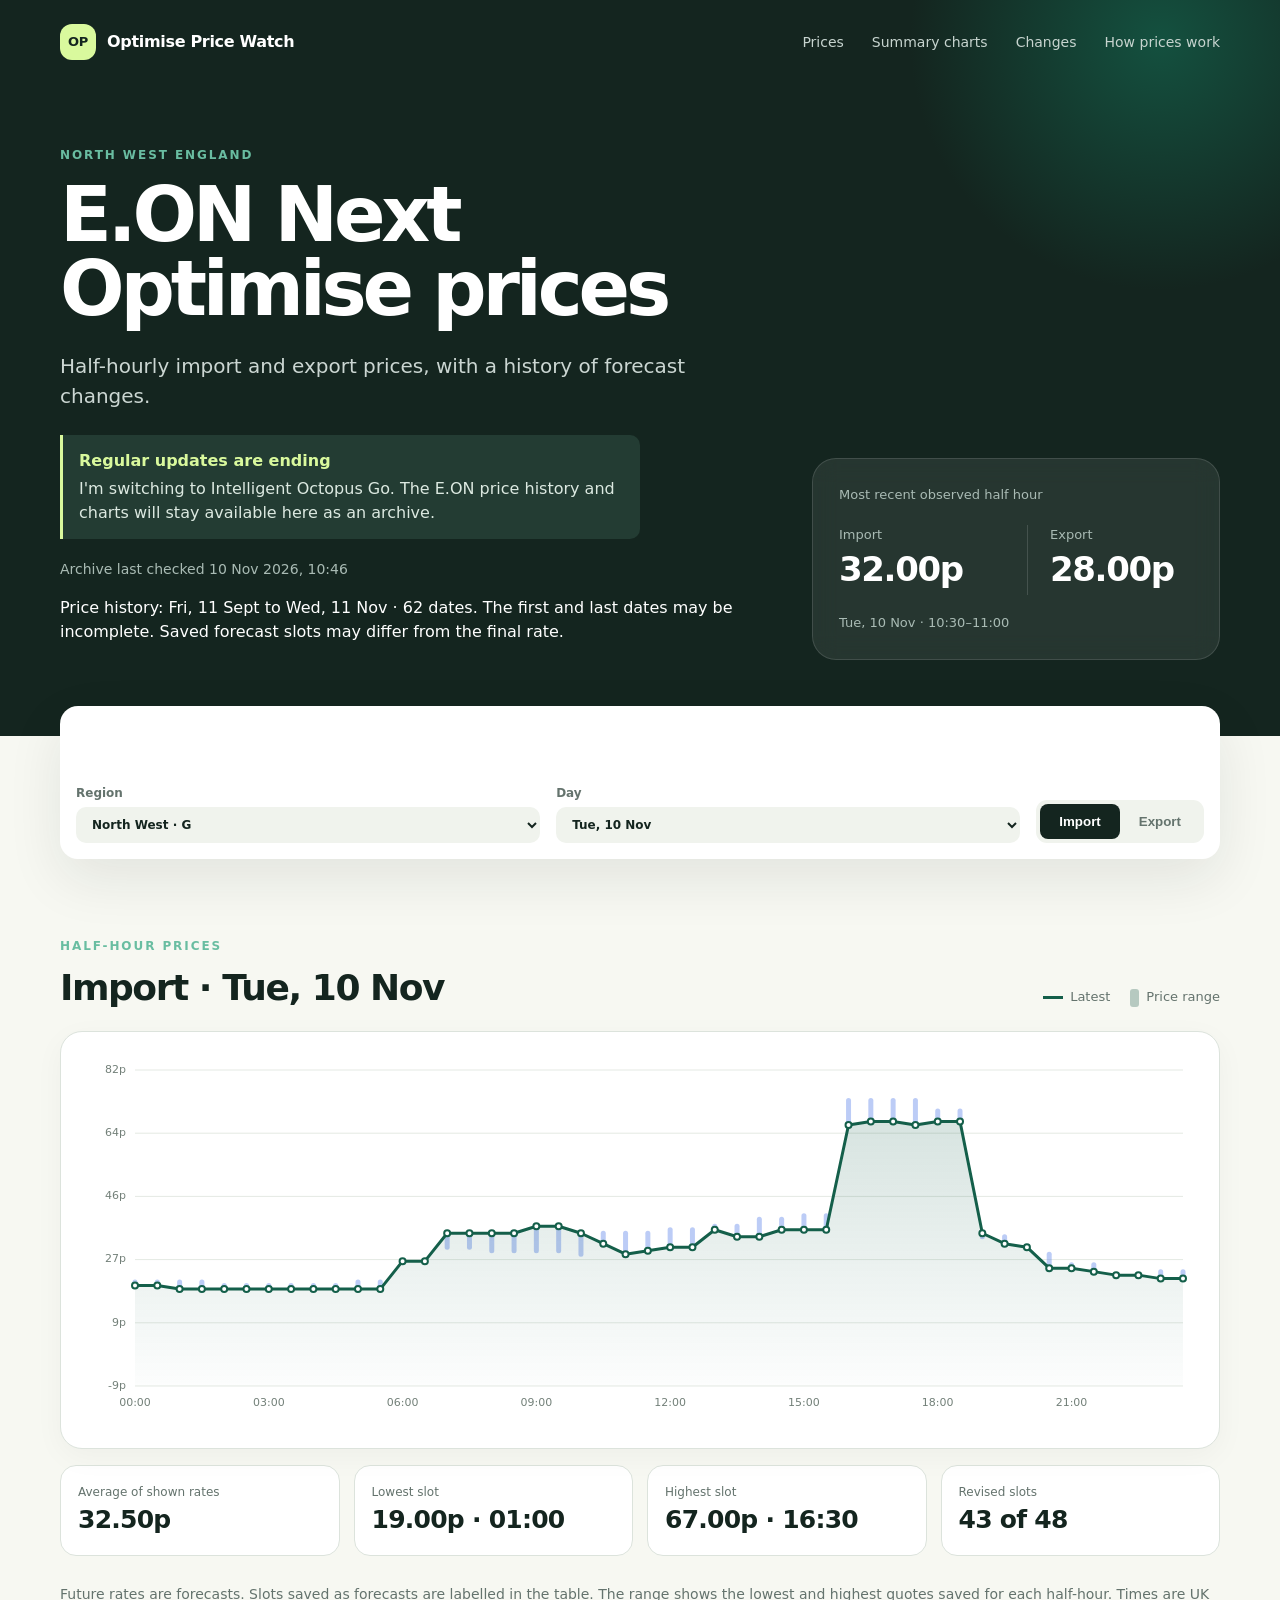
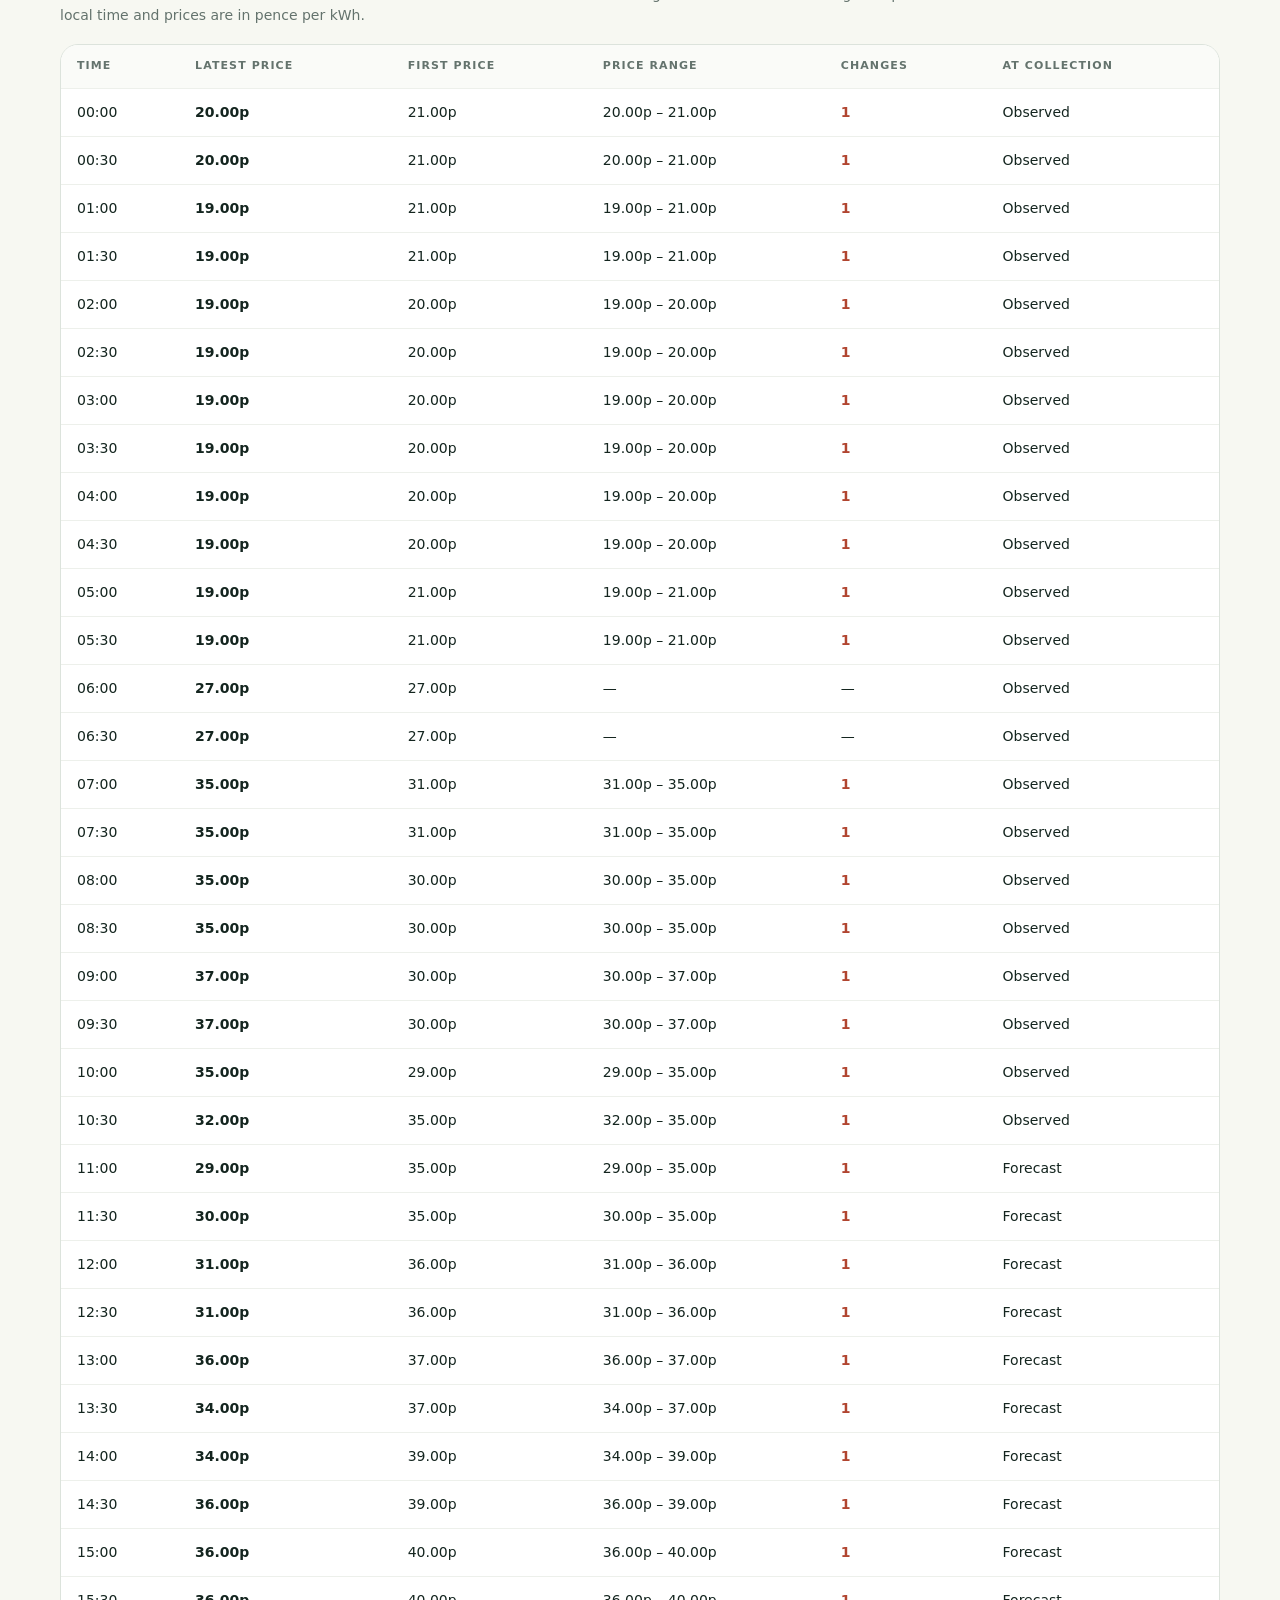
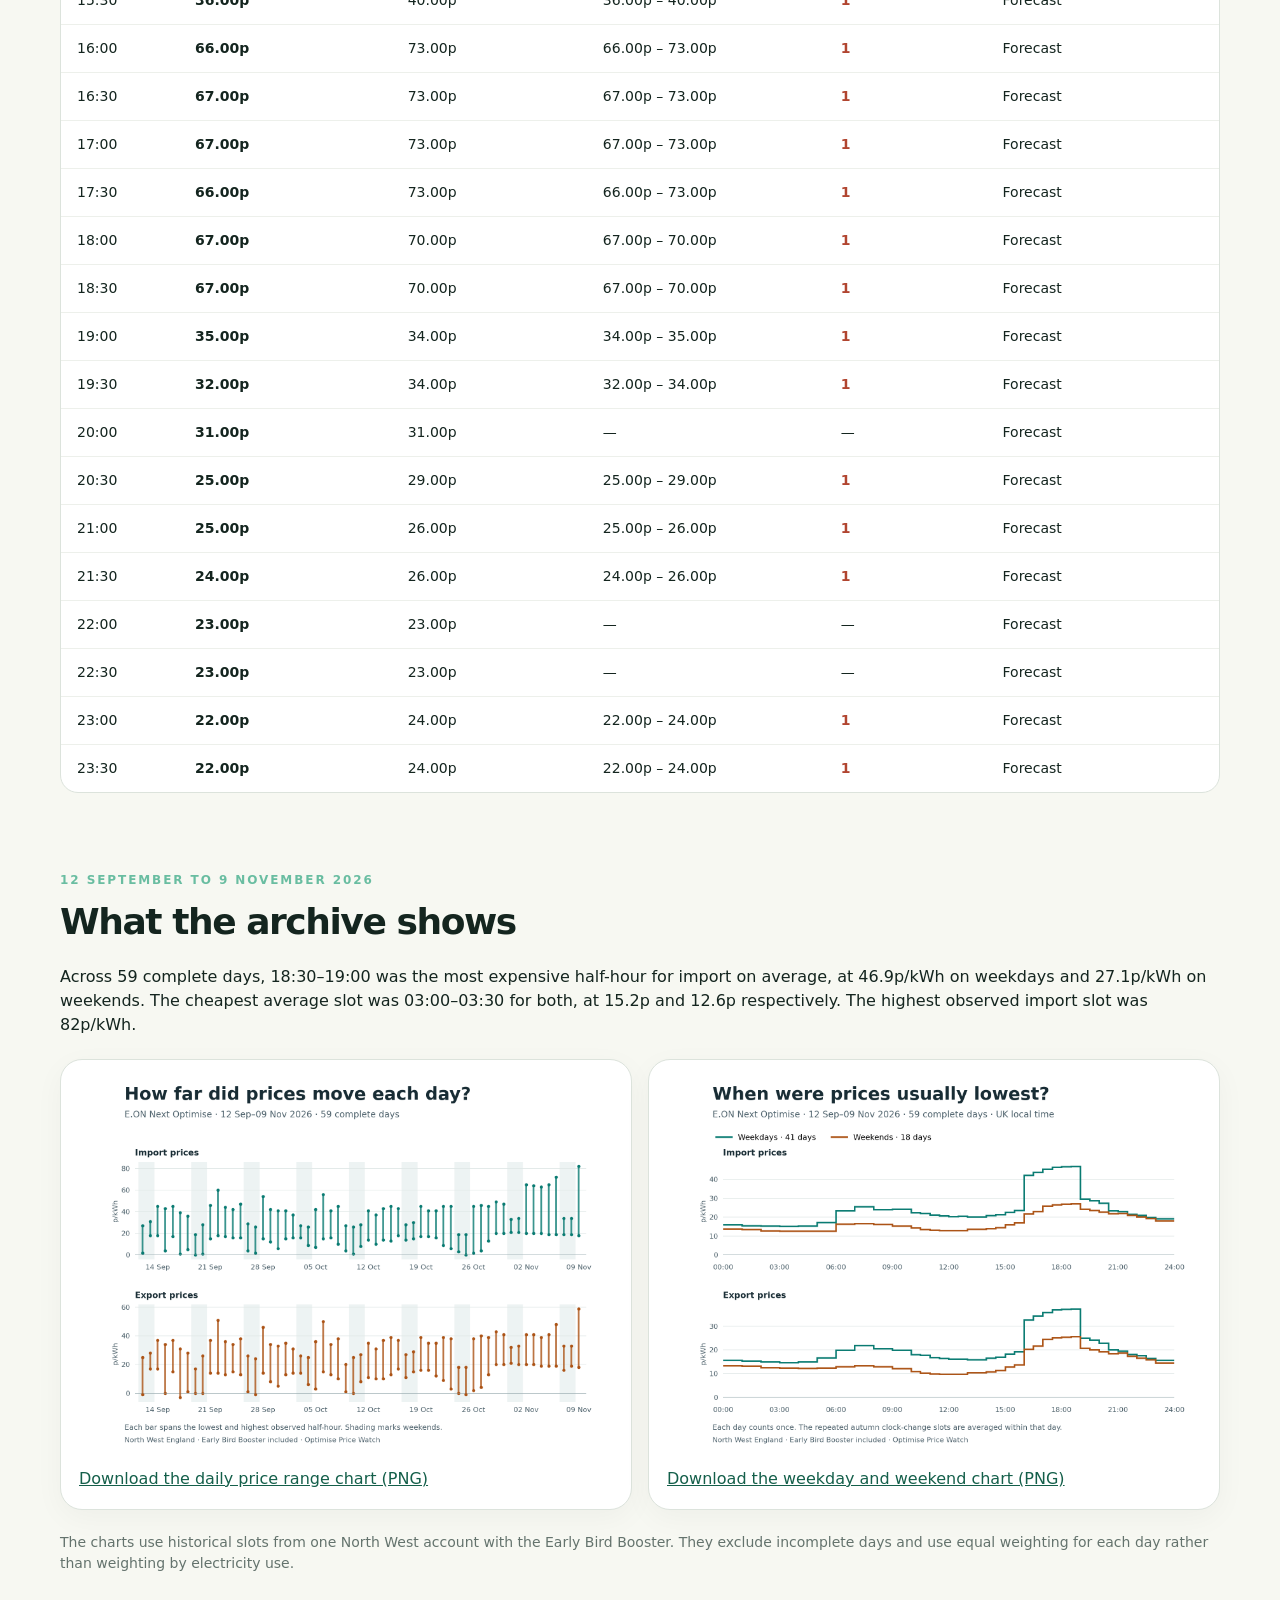
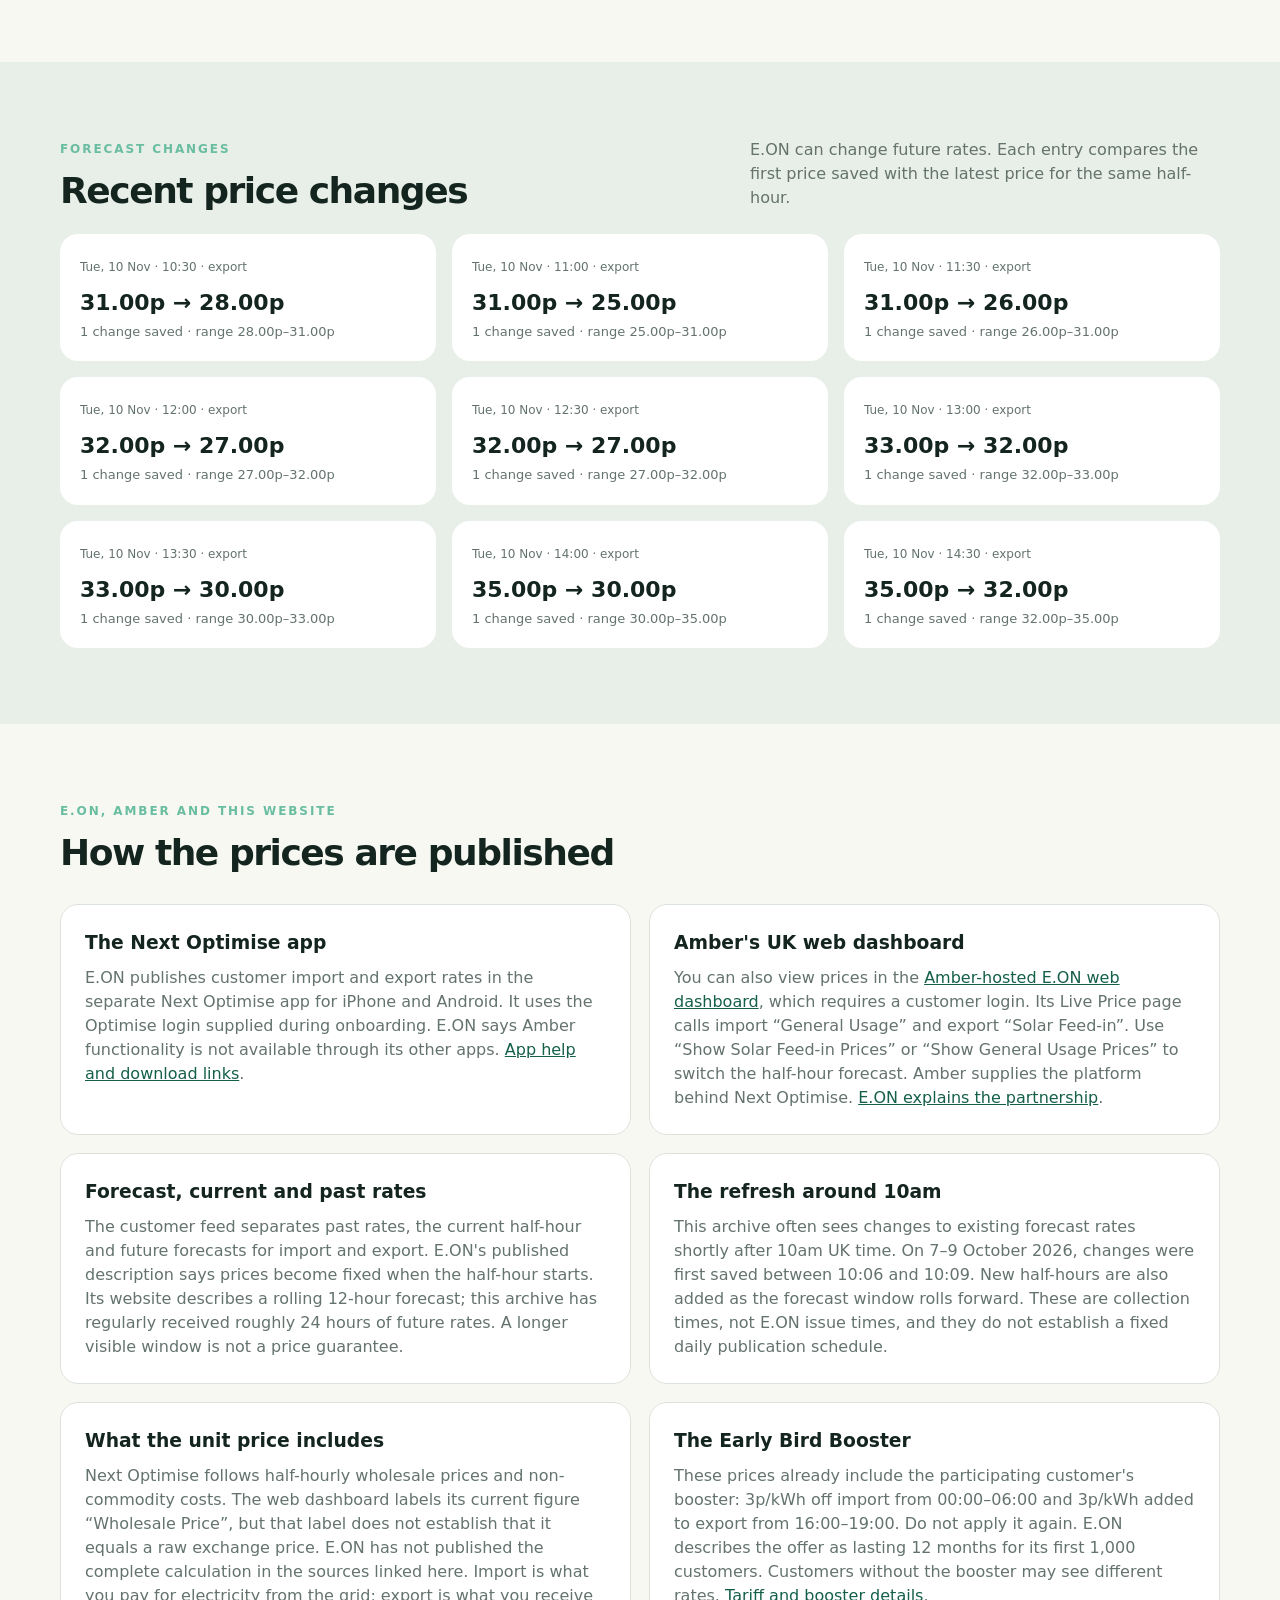
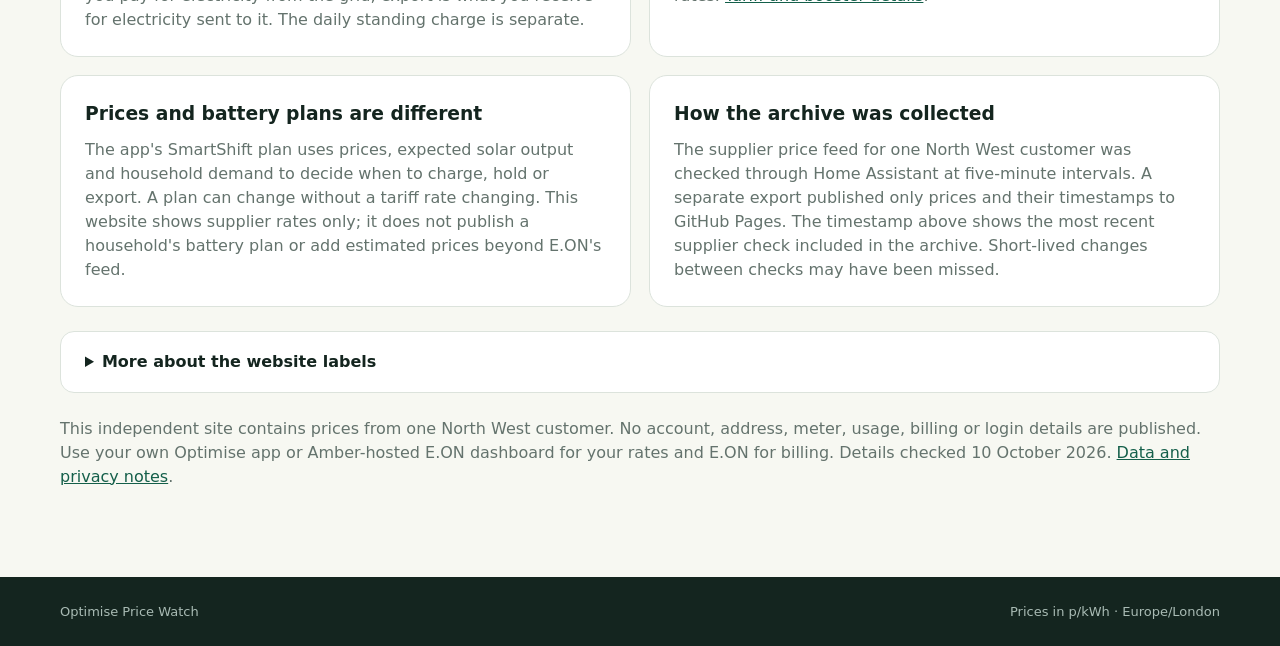
==== commit ba1305dc: "Publish Optimise archive notice and updated price charts" ====
--- a/docs/index.html
+++ b/docs/index.html
@@ -3,26 +3,30 @@
 <head>
   <meta charset="utf-8">
   <meta name="viewport" content="width=device-width,initial-scale=1">
-  <meta name="description" content="Unofficial public tracker for observed E.ON Next Optimise import and export prices.">
+  <meta name="description" content="Historical archive of E.ON Next Optimise import and export prices observed in North West England.">
   <title>Optimise Price Watch</title>
-  <link rel="stylesheet" href="styles.css">
+  <link rel="stylesheet" href="styles.css?v=archive">
 </head>
 <body>
   <header class="hero">
     <nav class="nav shell" aria-label="Primary navigation">
       <a class="brand" href="#top" aria-label="Optimise Price Watch home"><span class="mark">OP</span><span>Optimise Price Watch</span></a>
-      <div class="nav-links"><a href="#prices">Prices</a><a href="#revisions">Changes</a><a href="#about">How prices work</a></div>
+      <div class="nav-links"><a href="#prices">Prices</a><a href="#summary">Summary charts</a><a href="#revisions">Changes</a><a href="#about">How prices work</a></div>
     </nav>
     <div class="shell hero-grid" id="top">
       <div>
         <p class="eyebrow">North West England</p>
         <h1>E.ON Next Optimise prices</h1>
         <p class="lede">Half-hourly import and export prices, with a history of forecast changes.</p>
-        <div class="status-line"><span class="pulse" aria-hidden="true"></span><span id="freshness">Loading prices…</span></div>
+        <div class="archive-notice">
+          <strong>Regular updates are ending</strong>
+          <p>I'm switching to Intelligent Octopus Go. The E.ON price history and charts will stay available here as an archive.</p>
+        </div>
+        <div class="status-line" id="freshness">Loading price archive…</div>
         <p id="archive-coverage"></p>
       </div>
-      <div class="hero-card" aria-label="Current price summary">
-        <p class="small-label">Current half hour</p>
+      <div class="hero-card" aria-label="Most recent observed prices">
+        <p class="small-label">Most recent observed half hour</p>
         <div class="current-pair">
           <div><span>Import</span><strong id="current-import">—</strong></div>
           <div><span>Export</span><strong id="current-export">—</strong></div>
@@ -45,8 +49,24 @@
       <div class="section-head"><div><p class="eyebrow">Half-hour prices</p><h2 id="chart-title">Import prices</h2></div><div class="legend"><span><i class="line-dot"></i>Latest</span><span><i class="range-dot"></i>Price range</span></div></div>
       <div class="chart-card"><canvas id="price-chart" height="380" aria-label="Half-hourly price chart"></canvas><div class="tooltip" id="tooltip" hidden></div></div>
       <div class="stats" id="stats"></div>
-      <p class="chart-note">Future rates are forecasts. The range shows the lowest and highest quotes saved for each half-hour. Times are UK local time and prices are in pence per kWh.</p>
-      <div class="table-wrap"><table><thead><tr><th>Time</th><th>Latest price</th><th>First price</th><th>Price range</th><th>Changes</th></tr></thead><tbody id="price-table"></tbody></table></div>
+      <p class="chart-note">Future rates are forecasts. Slots saved as forecasts are labelled in the table. The range shows the lowest and highest quotes saved for each half-hour. Times are UK local time and prices are in pence per kWh.</p>
+      <div class="table-wrap"><table><thead><tr><th>Time</th><th>Latest price</th><th>First price</th><th>Price range</th><th>Changes</th><th>At collection</th></tr></thead><tbody id="price-table"></tbody></table></div>
+    </section>
+
+    <section class="shell" id="summary">
+      <div class="section-head"><div><p class="eyebrow">12 September to 9 November 2026</p><h2>What the archive shows</h2></div></div>
+      <p>Across 59 complete days, 18:30–19:00 was the most expensive half-hour for import on average, at 46.9p/kWh on weekdays and 27.1p/kWh on weekends. The cheapest average slot was 03:00–03:30 for both, at 15.2p and 12.6p respectively. The highest observed import slot was 82p/kWh.</p>
+      <div class="archive-charts">
+        <figure class="chart-card">
+          <img src="charts/optimise-daily-price-range.png" width="1680" height="1200" loading="lazy" alt="Daily import and export lows and highs for 59 complete days. Import reached 82p per kWh. Export fell below zero on four days.">
+          <figcaption><a href="charts/optimise-daily-price-range.png" download>Download the daily price range chart (PNG)</a></figcaption>
+        </figure>
+        <figure class="chart-card">
+          <img src="charts/optimise-weekday-weekend-profile.png" width="1680" height="1200" loading="lazy" alt="Average half-hour prices, split by weekdays and weekends. Import peaks at 18:30 in both groups and is lowest at 03:00.">
+          <figcaption><a href="charts/optimise-weekday-weekend-profile.png" download>Download the weekday and weekend chart (PNG)</a></figcaption>
+        </figure>
+      </div>
+      <p class="chart-note">The charts use historical slots from one North West account with the Early Bird Booster. They exclude incomplete days and use equal weighting for each day rather than weighting by electricity use.</p>
     </section>
 
     <section class="band" id="revisions"><div class="shell">
@@ -64,13 +84,13 @@
         <article><h3>What the unit price includes</h3><p>Next Optimise follows half-hourly wholesale prices and non-commodity costs. The web dashboard labels its current figure “Wholesale Price”, but that label does not establish that it equals a raw exchange price. E.ON has not published the complete calculation in the sources linked here. Import is what you pay for electricity from the grid; export is what you receive for electricity sent to it. The daily standing charge is separate.</p></article>
         <article><h3>The Early Bird Booster</h3><p>These prices already include the participating customer's booster: 3p/kWh off import from 00:00–06:00 and 3p/kWh added to export from 16:00–19:00. Do not apply it again. E.ON describes the offer as lasting 12 months for its first 1,000 customers. Customers without the booster may see different rates. <a href="https://www.eonnext.com/tariffs/next-optimise">Tariff and booster details</a>.</p></article>
         <article><h3>Prices and battery plans are different</h3><p>The app's SmartShift plan uses prices, expected solar output and household demand to decide when to charge, hold or export. A plan can change without a tariff rate changing. This website shows supplier rates only; it does not publish a household's battery plan or add estimated prices beyond E.ON's feed.</p></article>
-        <article><h3>How this archive is updated</h3><p>A participating North West customer collects the supplier price feed through Home Assistant at five-minute intervals. Price changes are kept in a local archive. A separate export publishes only prices and their timestamps to GitHub Pages. The timestamp at the top shows the last supplier check included in this website; it is not a live connection to the app. Short-lived changes between checks may be missed.</p></article>
+        <article><h3>How the archive was collected</h3><p>The supplier price feed for one North West customer was checked through Home Assistant at five-minute intervals. A separate export published only prices and their timestamps to GitHub Pages. The timestamp above shows the most recent supplier check included in the archive. Short-lived changes between checks may have been missed.</p></article>
       </div>
       <details class="price-details"><summary>More about the website labels</summary><p>The Amber dashboard also shows price categories such as “Very low prices”, a “renewables in grid” figure and usage history. Its renewable figure can exceed 100%; it should not be read as the percentage of your household consumption supplied by renewables. The exact calculation behind that figure is not documented in the sources checked here.</p><p>The UK dashboard and <a href="https://www.amber.com.au/">Amber's Australian company website</a> are different services. Australian spot-market rules and forecasts should not be assumed to apply to E.ON's UK tariff. This tracker publishes the UK supplier price feed only, without private usage history or additional price predictions.</p></details>
       <p class="source-note">This independent site contains prices from one North West customer. No account, address, meter, usage, billing or login details are published. Use your own Optimise app or Amber-hosted E.ON dashboard for your rates and E.ON for billing. Details checked 10 October 2026. <a href="legal.html">Data and privacy notes</a>.</p>
     </section>
   </main>
   <footer><div class="shell"><span>Optimise Price Watch</span><span>Prices in p/kWh · Europe/London</span></div></footer>
-  <script src="app.js" defer></script>
+  <script src="app.js?v=archive" defer></script>
 </body>
 </html>
--- a/docs/styles.css
+++ b/docs/styles.css
@@ -2,3 +2,9 @@
 
 
 .chart-note{color:var(--muted);font-size:14px;margin:0 0 18px}.about a,.price-details a{color:var(--green)}.price-details{margin-top:24px;border:1px solid var(--line);border-radius:14px;padding:18px 24px;background:#fff}.price-details summary{cursor:pointer;font-weight:700}.price-details p{color:var(--muted);max-width:85ch}
+
+.archive-notice{max-width:580px;margin:0 0 20px;padding:14px 16px;border-left:3px solid var(--lime);background:#233c33;border-radius:0 10px 10px 0}
+.archive-notice strong{color:var(--lime)}.archive-notice p{margin:4px 0 0;color:#dce9e1}
+.archive-charts{display:grid;grid-template-columns:repeat(2,minmax(0,1fr));gap:16px;margin:22px 0}
+.archive-charts figure{margin:0}.archive-charts img{display:block;width:100%;height:auto}.archive-charts figcaption{margin-top:8px}.archive-charts a{color:var(--green)}
+@media(max-width:760px){.archive-charts{grid-template-columns:1fr}}
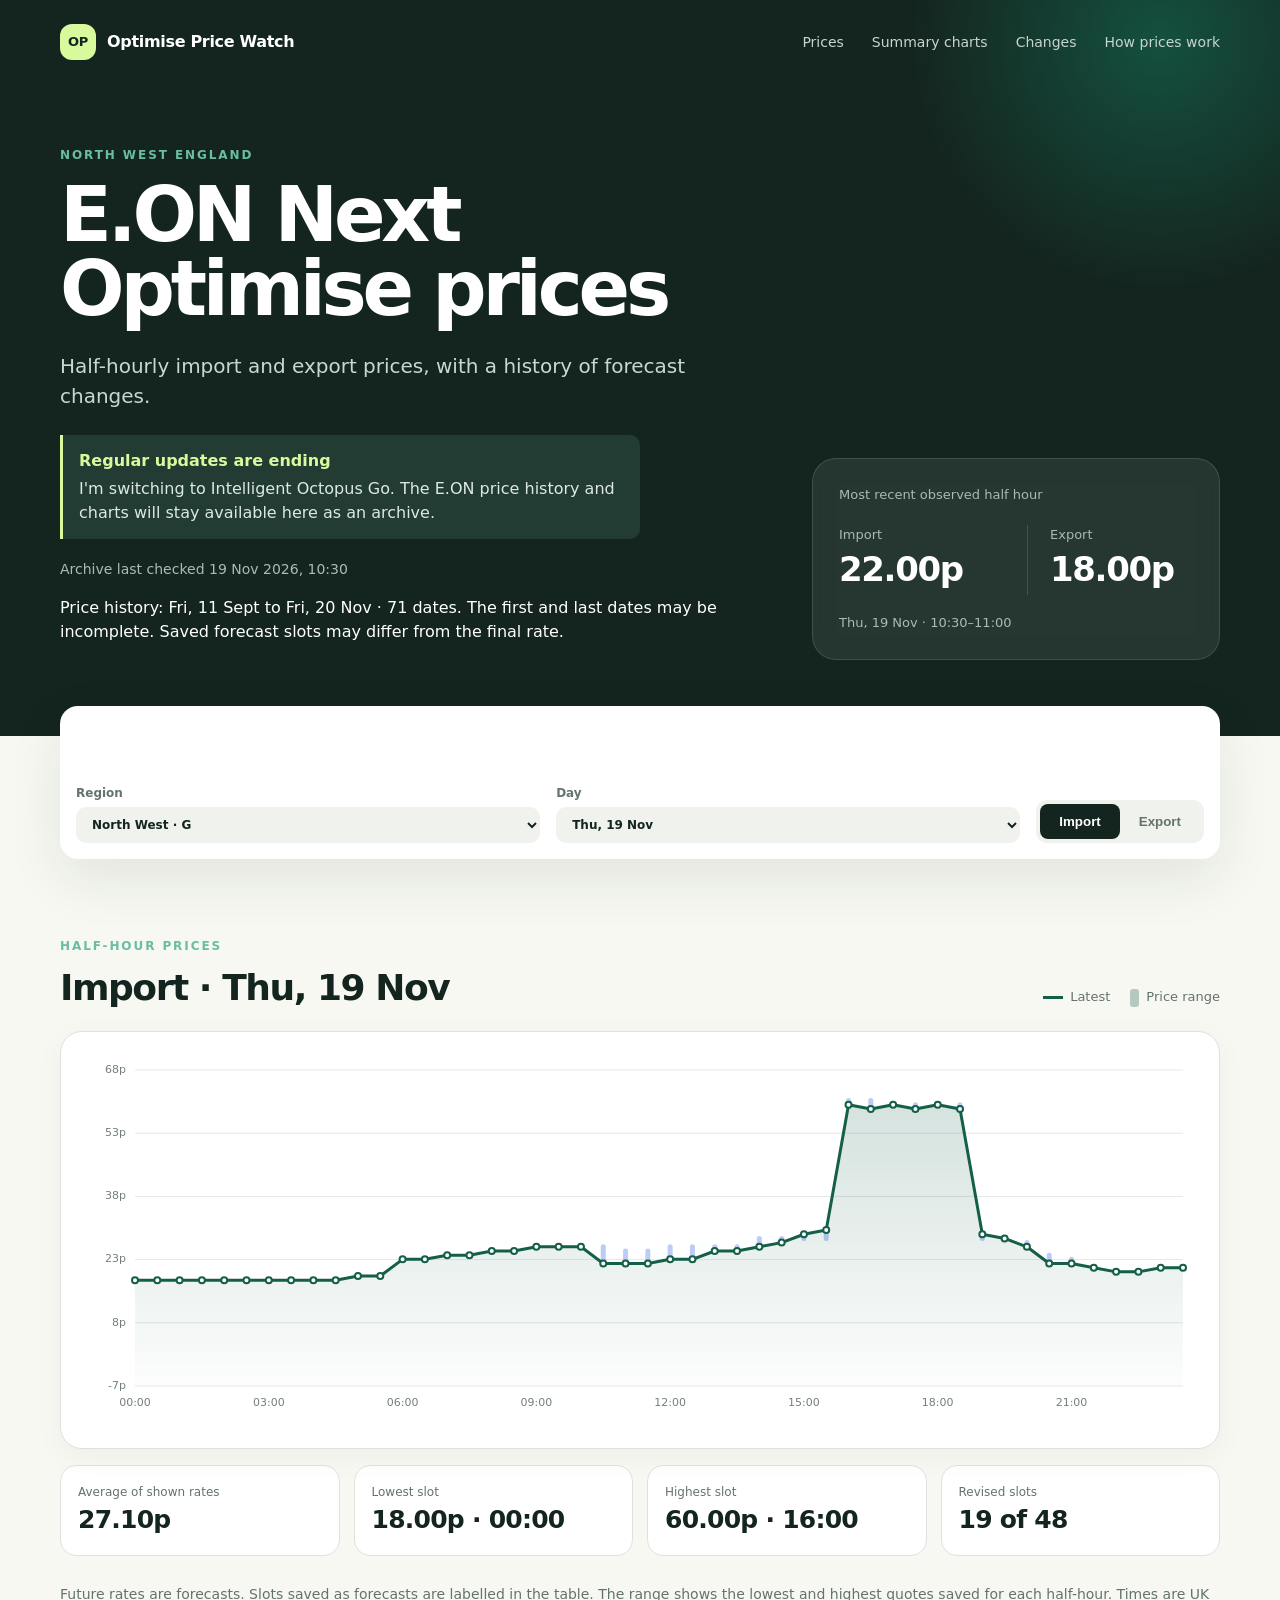
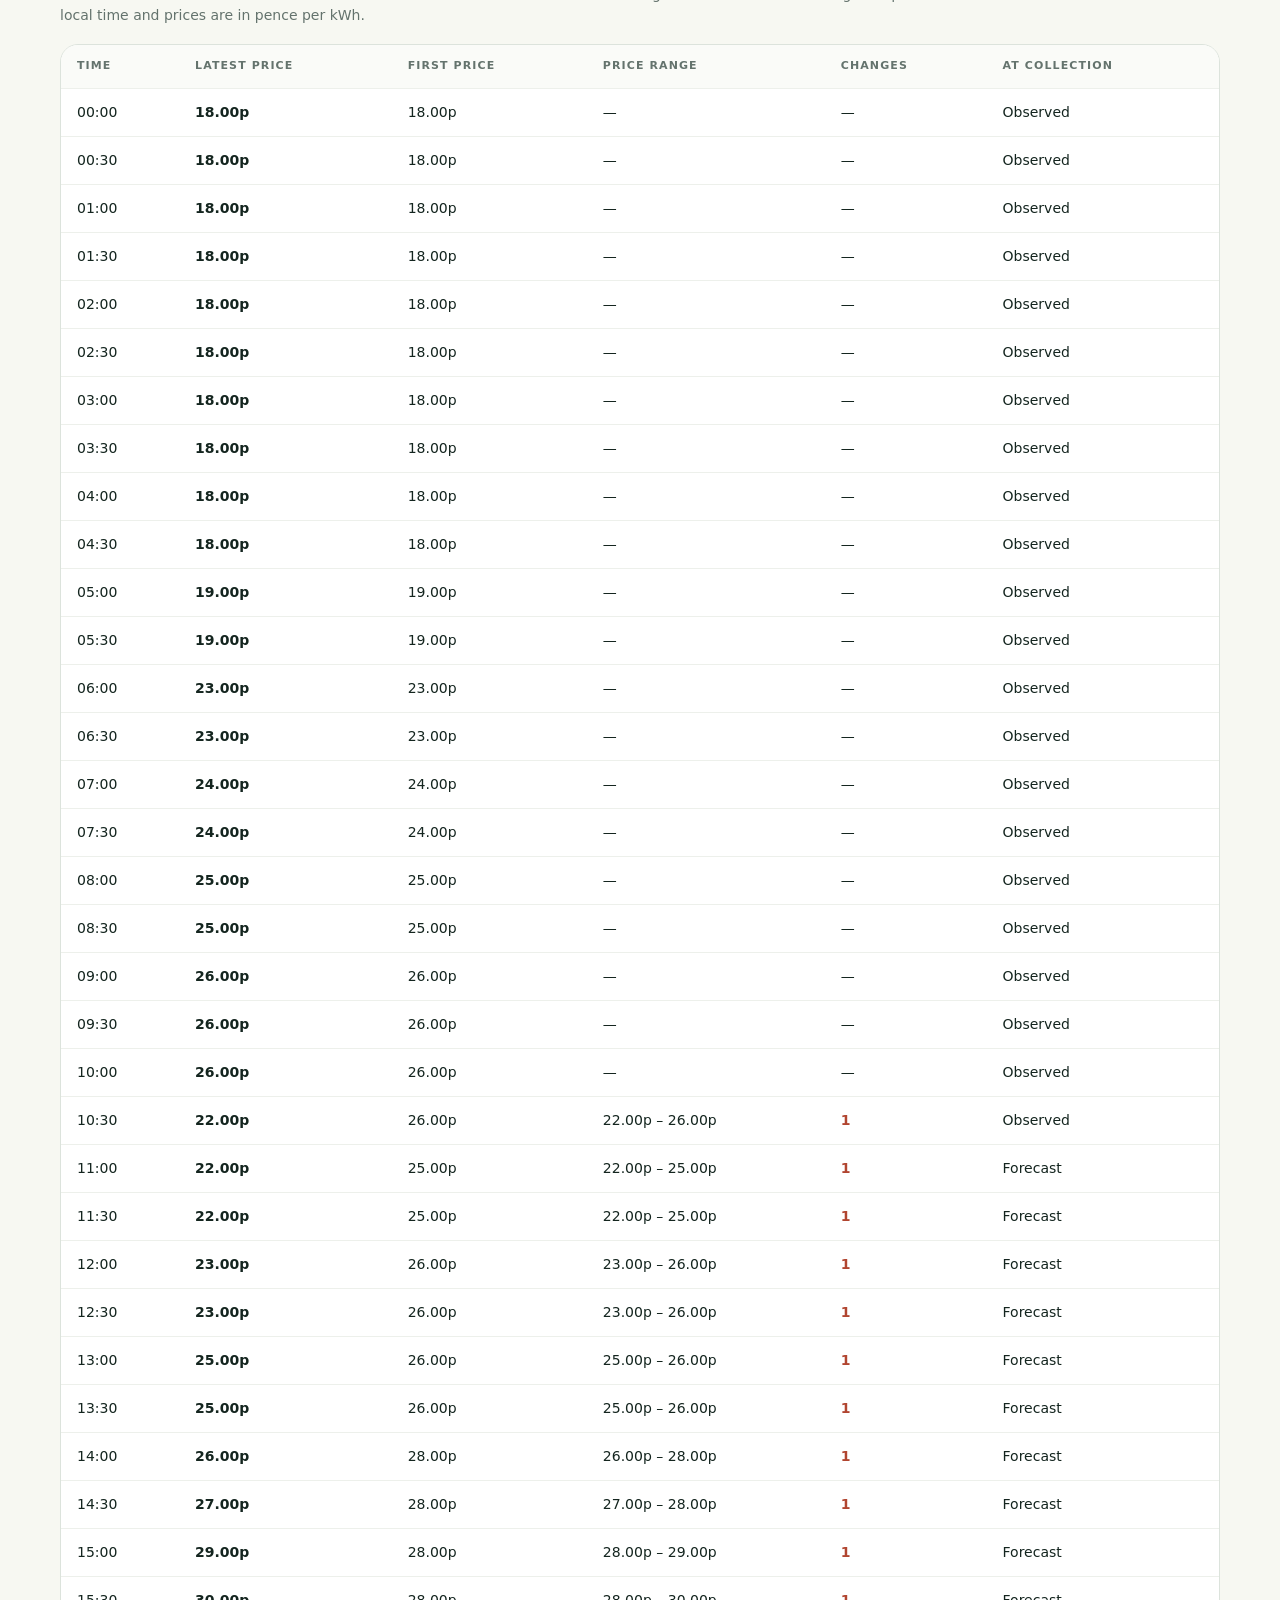
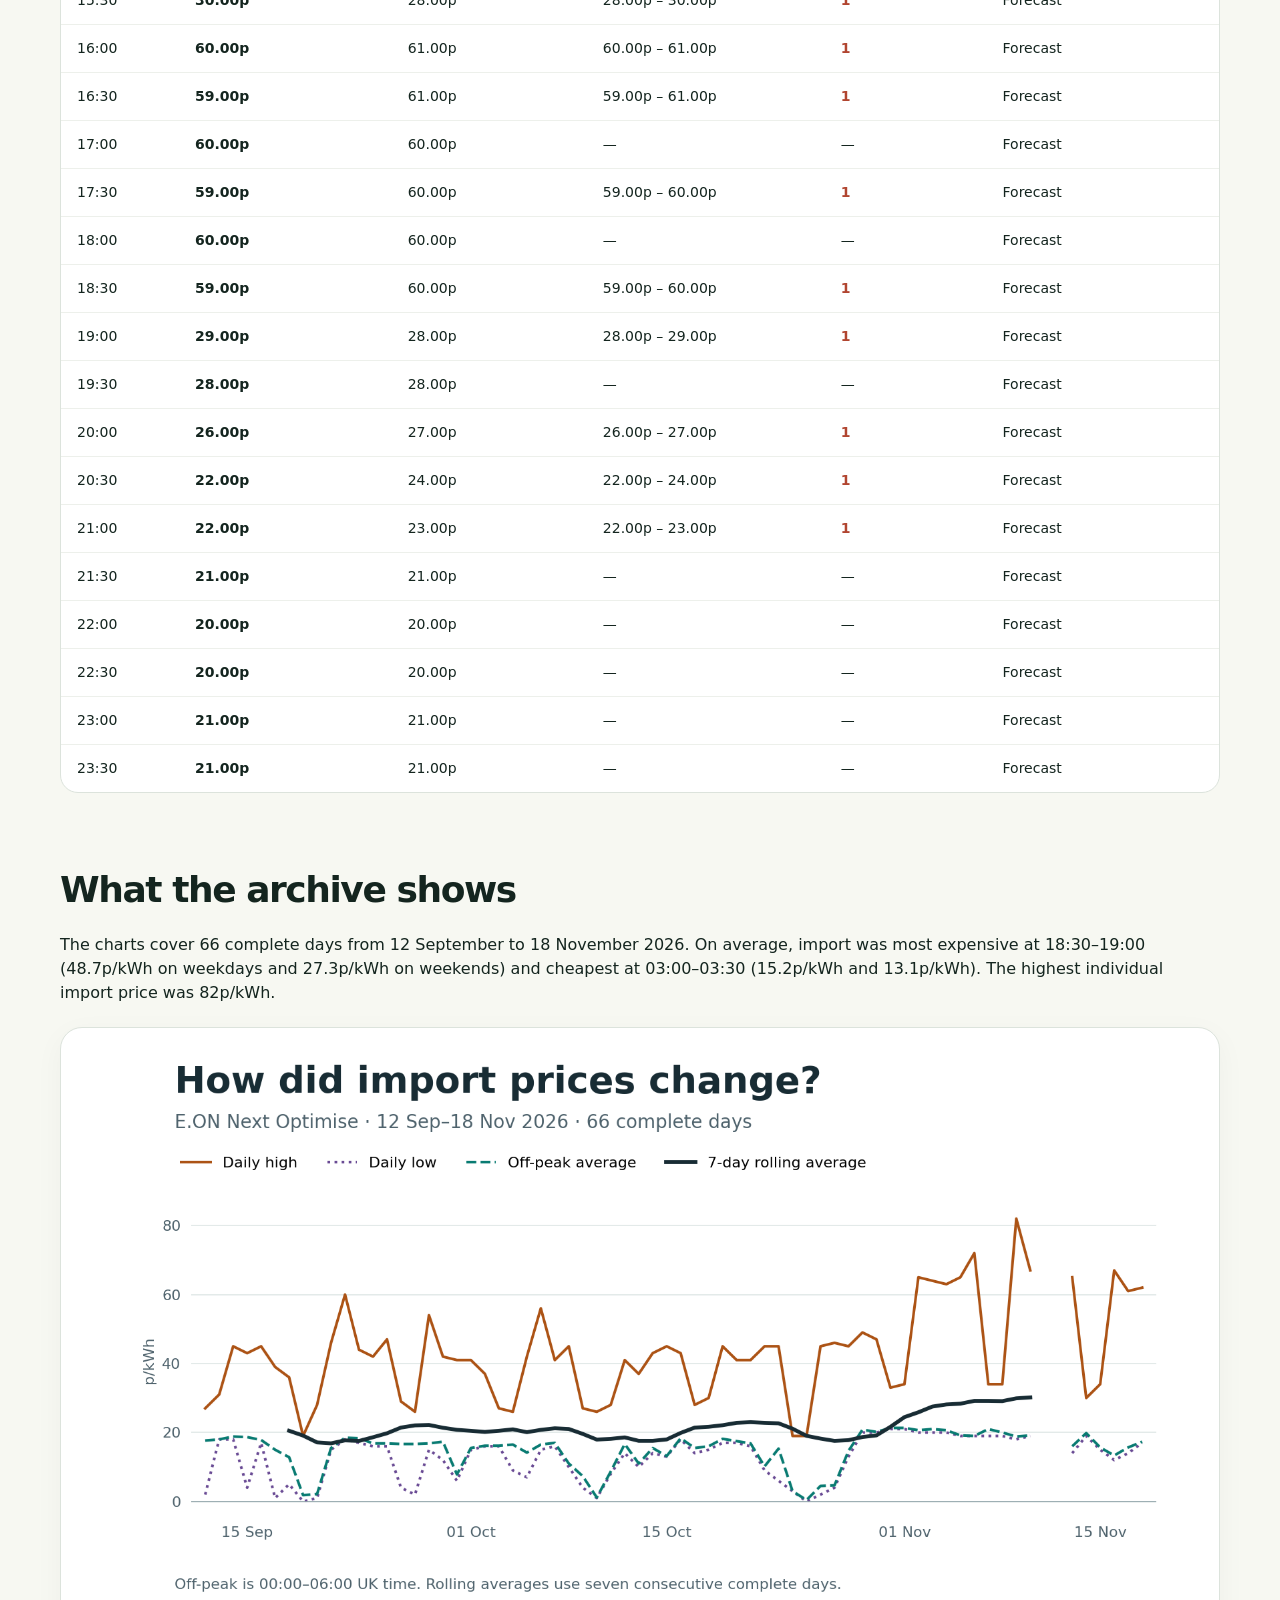
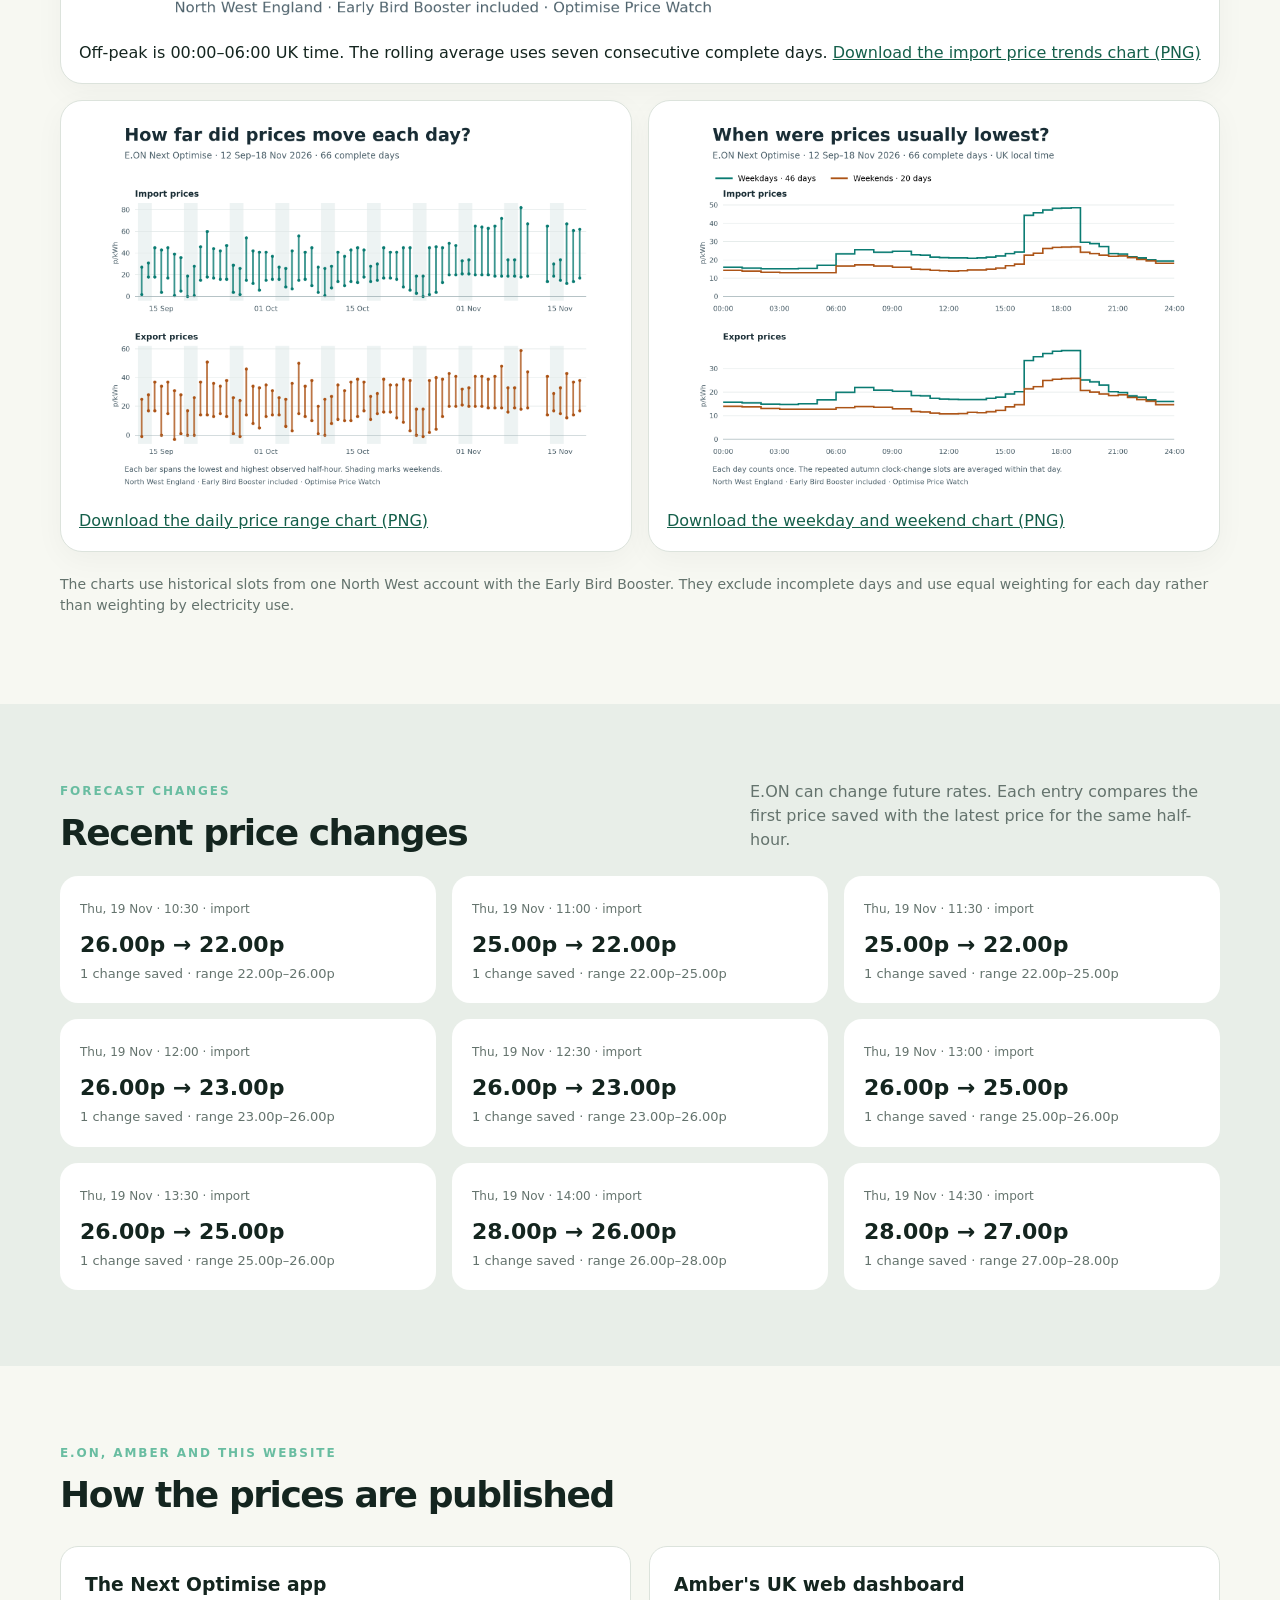
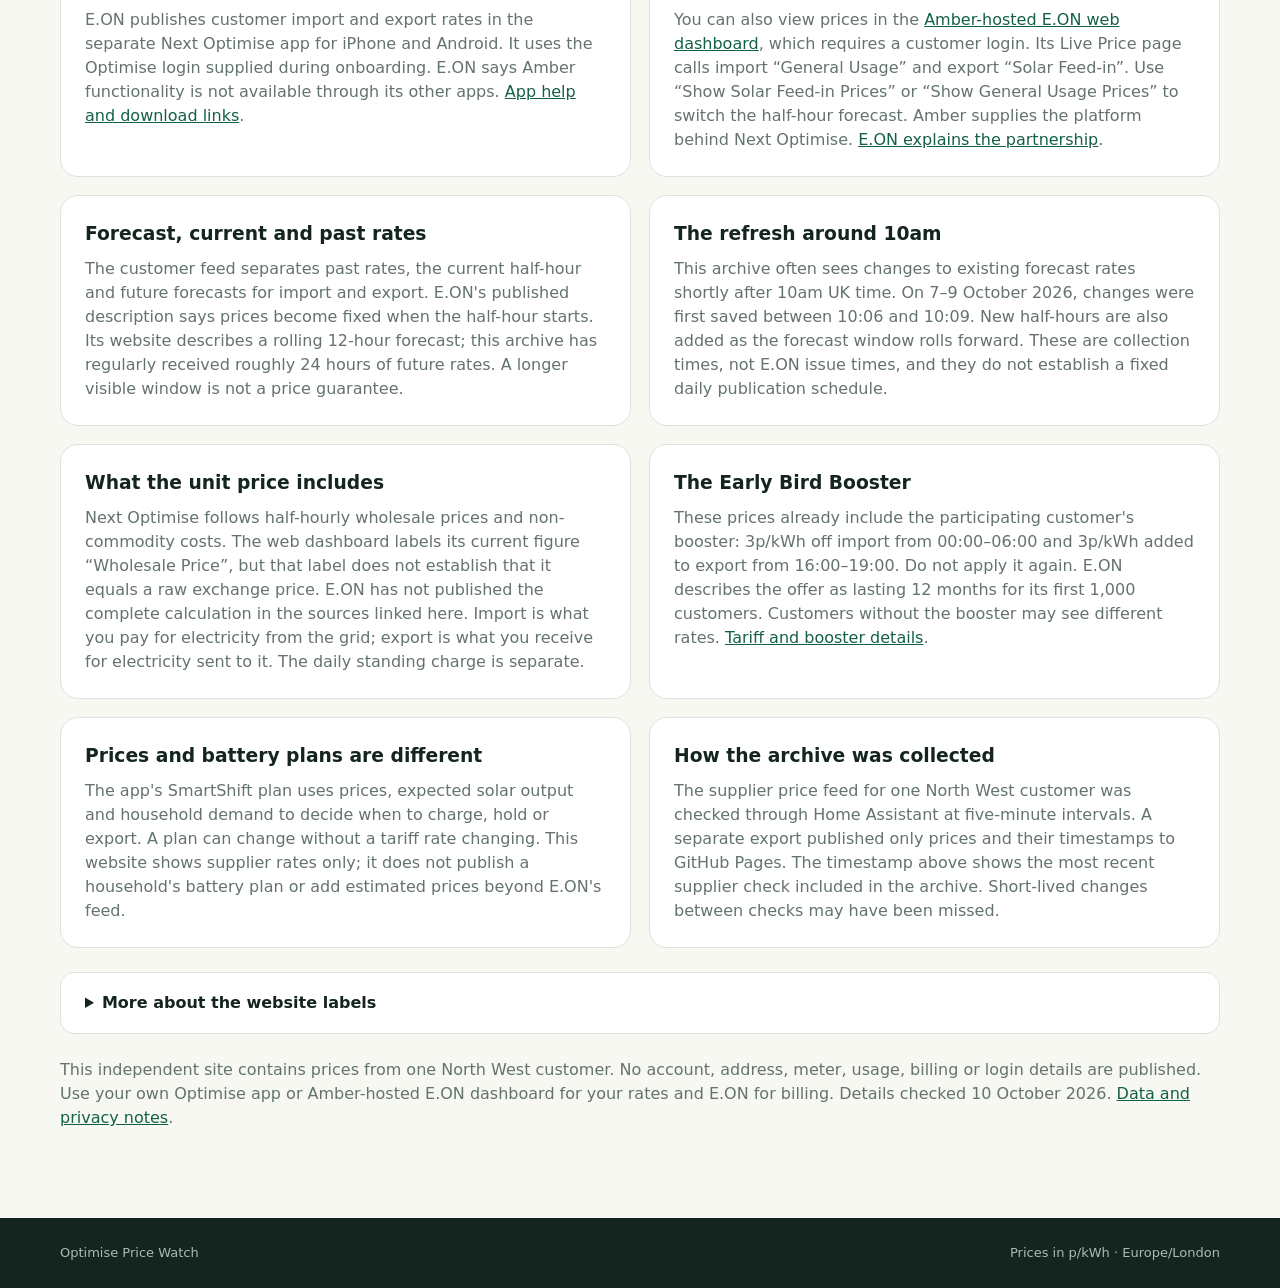
==== commit ef9807e3: "Refresh Optimise archive charts and show import price trends" ====
--- a/docs/index.html
+++ b/docs/index.html
@@ -5,7 +5,7 @@
   <meta name="viewport" content="width=device-width,initial-scale=1">
   <meta name="description" content="Historical archive of E.ON Next Optimise import and export prices observed in North West England.">
   <title>Optimise Price Watch</title>
-  <link rel="stylesheet" href="styles.css?v=archive">
+  <link rel="stylesheet" href="styles.css?v=trends">
 </head>
 <body>
   <header class="hero">
@@ -54,11 +54,15 @@
     </section>
 
     <section class="shell" id="summary">
-      <div class="section-head"><div><p class="eyebrow">12 September to 9 November 2026</p><h2>What the archive shows</h2></div></div>
-      <p>Across 59 complete days, 18:30–19:00 was the most expensive half-hour for import on average, at 46.9p/kWh on weekdays and 27.1p/kWh on weekends. The cheapest average slot was 03:00–03:30 for both, at 15.2p and 12.6p respectively. The highest observed import slot was 82p/kWh.</p>
+      <div class="section-head"><div><h2>What the archive shows</h2></div></div>
+      <p>The charts cover 66 complete days from 12 September to 18 November 2026. On average, import was most expensive at 18:30–19:00 (48.7p/kWh on weekdays and 27.3p/kWh on weekends) and cheapest at 03:00–03:30 (15.2p/kWh and 13.1p/kWh). The highest individual import price was 82p/kWh.</p>
       <div class="archive-charts">
+        <figure class="chart-card archive-trends">
+          <img src="charts/optimise-import-price-trends.png" width="1680" height="880" loading="lazy" alt="Daily import highs, lows, off-peak averages and seven-day rolling average from 12 September to 18 November 2026.">
+          <figcaption>Off-peak is 00:00–06:00 UK time. The rolling average uses seven consecutive complete days. <a href="charts/optimise-import-price-trends.png" download>Download the import price trends chart (PNG)</a></figcaption>
+        </figure>
         <figure class="chart-card">
-          <img src="charts/optimise-daily-price-range.png" width="1680" height="1200" loading="lazy" alt="Daily import and export lows and highs for 59 complete days. Import reached 82p per kWh. Export fell below zero on four days.">
+          <img src="charts/optimise-daily-price-range.png" width="1680" height="1200" loading="lazy" alt="Daily import and export lows and highs for 66 complete days. Import reached 82p per kWh. Export fell below zero on four days.">
           <figcaption><a href="charts/optimise-daily-price-range.png" download>Download the daily price range chart (PNG)</a></figcaption>
         </figure>
         <figure class="chart-card">
--- a/docs/styles.css
+++ b/docs/styles.css
@@ -6,5 +6,6 @@
 .archive-notice{max-width:580px;margin:0 0 20px;padding:14px 16px;border-left:3px solid var(--lime);background:#233c33;border-radius:0 10px 10px 0}
 .archive-notice strong{color:var(--lime)}.archive-notice p{margin:4px 0 0;color:#dce9e1}
 .archive-charts{display:grid;grid-template-columns:repeat(2,minmax(0,1fr));gap:16px;margin:22px 0}
+.archive-trends{grid-column:1/-1}
 .archive-charts figure{margin:0}.archive-charts img{display:block;width:100%;height:auto}.archive-charts figcaption{margin-top:8px}.archive-charts a{color:var(--green)}
 @media(max-width:760px){.archive-charts{grid-template-columns:1fr}}
